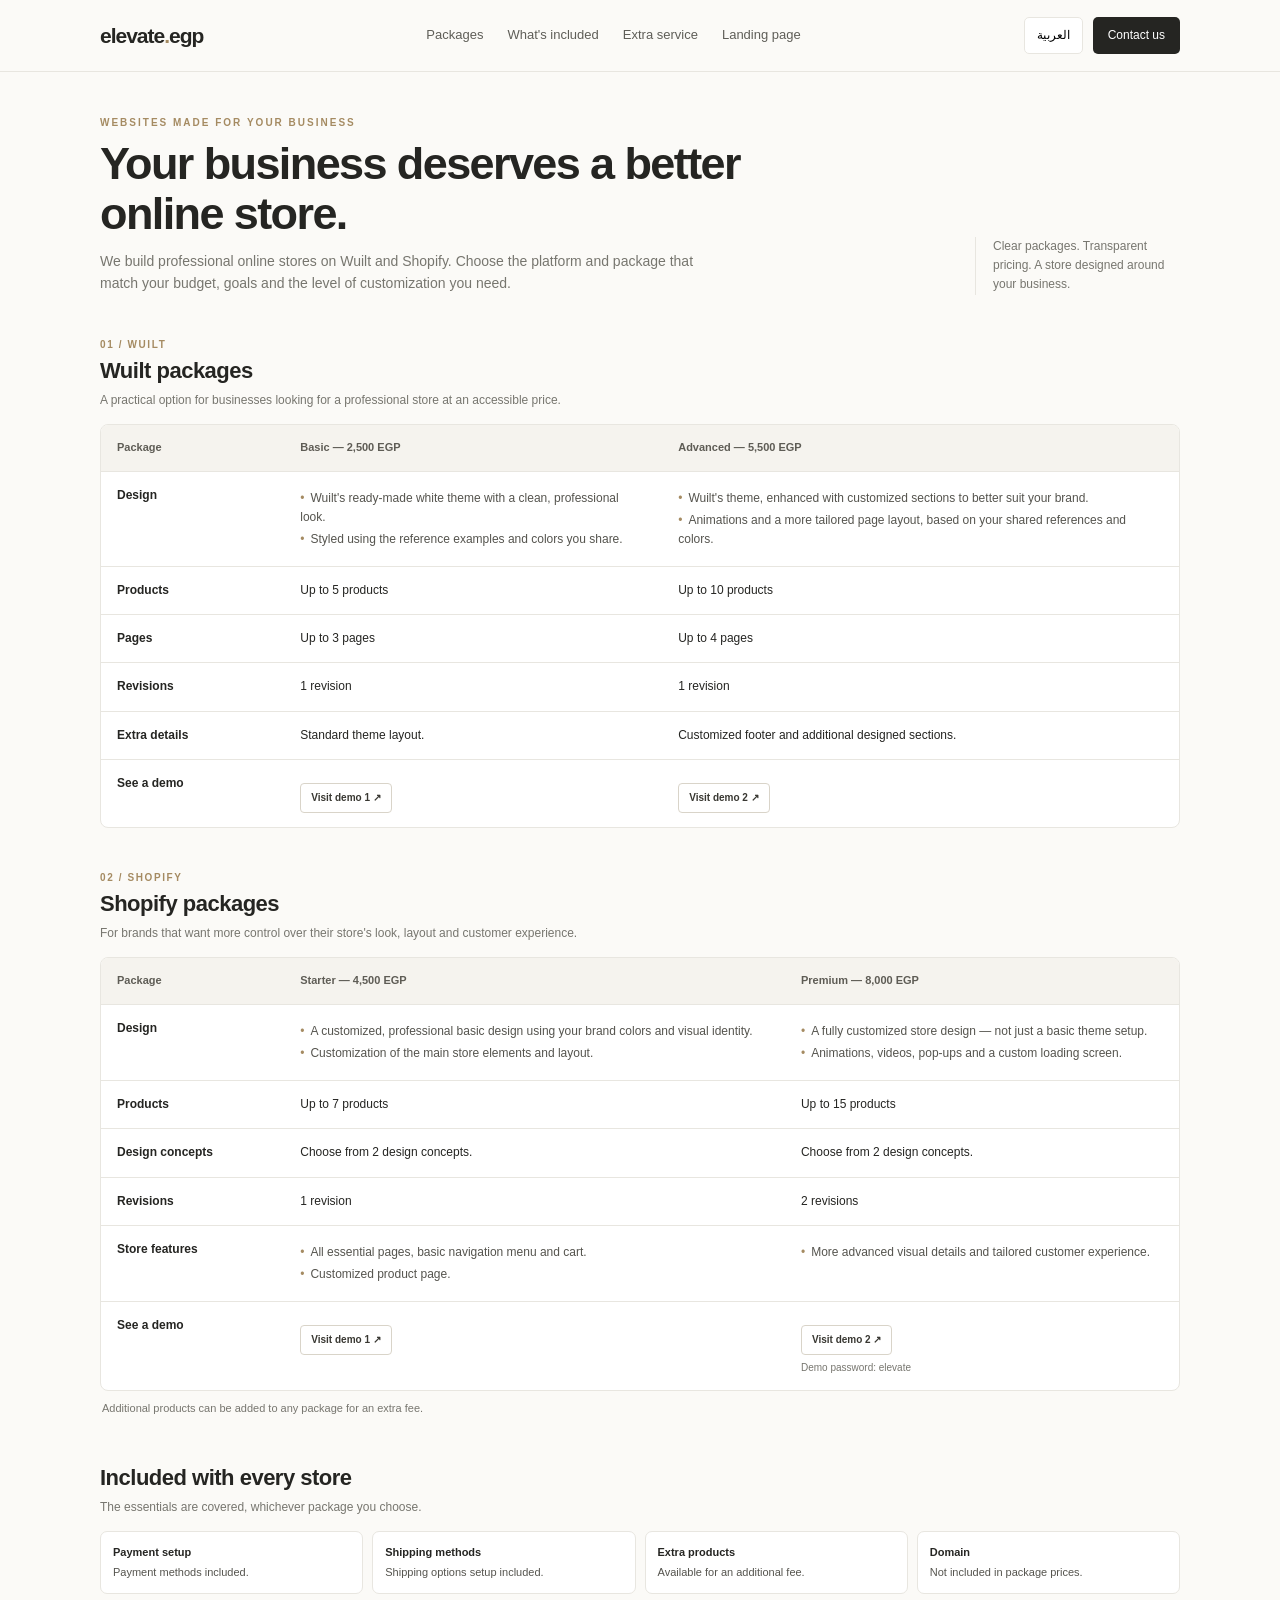
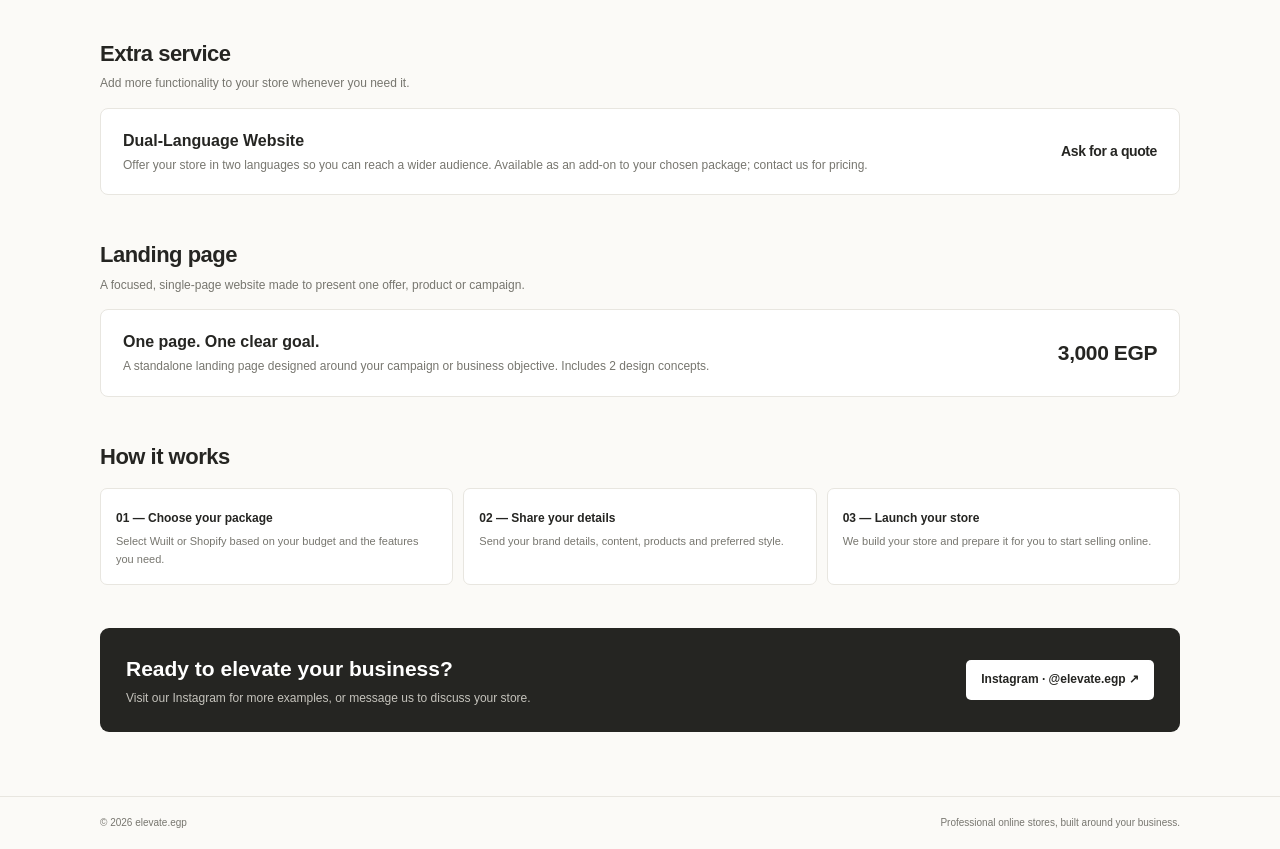
==== index.html @ 40d6906c "Update index.html" ====
<!DOCTYPE html>
<html lang="en">
<head>
<meta charset="UTF-8">
<meta name="viewport" content="width=device-width, initial-scale=1.0">
<meta name="description" content="Elevate.egp builds professional online stores on Wuilt and Shopify, tailored to your budget.">
<title>Elevate.egp — Online Store Design</title>
<style>
:root{--ink:#252522;--muted:#77766f;--line:#e8e6e0;--paper:#fbfaf7;--white:#fff;--accent:#a58b62;--soft:#f2efe8}
*{box-sizing:border-box}html{scroll-behavior:smooth}body{margin:0;background:var(--paper);color:var(--ink);font-family:Inter,Arial,sans-serif;line-height:1.6}
a{color:inherit}.wrap{width:min(1080px,calc(100% - 40px));margin:auto}
header{height:72px;border-bottom:1px solid var(--line);background:rgba(251,250,247,.96);display:flex;align-items:center;position:sticky;top:0;z-index:5;backdrop-filter:blur(10px)}
.nav{display:flex;align-items:center;justify-content:space-between;gap:18px}.logo{font-size:21px;font-weight:800;letter-spacing:-1px;text-decoration:none}.logo span{color:var(--accent)}
.navlinks{display:flex;gap:24px}.navlinks a{text-decoration:none;font-size:13px;color:#5f5e58}.navright{display:flex;align-items:center;gap:10px}
.lang{border:1px solid var(--line);background:white;padding:8px 12px;border-radius:5px;cursor:pointer;font:inherit;font-size:12px}.contact{background:var(--ink);color:white!important;text-decoration:none;padding:9px 15px;border-radius:5px;font-size:12px}
main{padding:43px 0 64px}.intro{display:flex;justify-content:space-between;align-items:end;gap:28px;margin-bottom:34px}
.eyebrow{font-size:10px;letter-spacing:2px;text-transform:uppercase;color:var(--accent);font-weight:800}.intro h1{font-size:clamp(31px,4.5vw,45px);line-height:1.12;letter-spacing:-1.6px;margin:8px 0 10px;max-width:650px}.intro p{margin:0;color:var(--muted);max-width:610px;font-size:14px}
.intro-side{max-width:205px;color:var(--muted);font-size:12px;border-left:1px solid var(--line);padding-left:17px}
.section{margin-top:42px}.section-head{display:flex;align-items:end;justify-content:space-between;gap:18px;margin-bottom:14px}.section h2{font-size:22px;letter-spacing:-.5px;margin:0}.section-sub{font-size:12px;color:var(--muted);margin:3px 0 0}.platform-label{font-size:10px;letter-spacing:1.6px;color:var(--accent);font-weight:800;text-transform:uppercase}
.table-wrap{overflow-x:auto;border:1px solid var(--line);border-radius:8px;background:white}.price-table{width:100%;border-collapse:collapse;min-width:700px}.price-table th,.price-table td{padding:14px 16px;text-align:left;border-bottom:1px solid var(--line);vertical-align:top;font-size:12px}.price-table th{background:#f5f3ee;font-size:11px;color:#5e5c55;font-weight:750}.price-table tr:last-child td{border-bottom:0}.price-table td:first-child{font-weight:700;width:17%;white-space:nowrap}
.price{font-size:18px;font-weight:800;letter-spacing:-.4px;display:block;margin-bottom:2px}.small{font-size:10px;color:var(--muted);font-weight:400}.feature{display:block;margin:3px 0;color:#55544e}.feature:before{content:"•";color:var(--accent);margin-right:6px}
.demo-link{display:inline-block;margin-top:9px;padding:6px 10px;border:1px solid #d9d4c9;border-radius:4px;text-decoration:none;font-size:10px;font-weight:700;color:#393832;background:#fff}.demo-link:hover{background:var(--soft)}
.note{font-size:11px;color:var(--muted);margin:9px 2px 0}.included{display:grid;grid-template-columns:repeat(4,1fr);gap:9px;margin-top:13px}.included div{border:1px solid var(--line);border-radius:7px;background:white;padding:12px;font-size:11px;color:#55544e}.included strong{display:block;color:var(--ink);font-size:11px;margin-bottom:2px}
.landing{display:flex;align-items:center;justify-content:space-between;gap:18px;border:1px solid var(--line);background:white;border-radius:8px;padding:19px 22px}.landing h3{margin:0 0 3px;font-size:16px}.landing p{margin:0;color:var(--muted);font-size:12px}.landing .price{font-size:21px;margin:0;white-space:nowrap}
.process{display:grid;grid-template-columns:repeat(3,1fr);gap:10px}.process article{padding:15px;border:1px solid var(--line);border-radius:7px;background:white}.process b{font-size:12px}.process p{font-size:11px;color:var(--muted);margin:4px 0 0}
.cta{margin-top:43px;background:var(--ink);color:white;border-radius:9px;padding:24px 26px;display:flex;justify-content:space-between;align-items:center;gap:18px}.cta h2{margin:0;font-size:21px}.cta p{margin:4px 0 0;color:#c5c3bc;font-size:12px}.cta a{background:white;color:var(--ink);padding:10px 15px;border-radius:5px;text-decoration:none;font-size:12px;font-weight:750;white-space:nowrap}
footer{border-top:1px solid var(--line);padding:18px 0;color:var(--muted);font-size:10px}.foot{display:flex;justify-content:space-between;gap:14px}
.ar{direction:rtl;text-align:right}.ar .intro-side{border-left:0;border-right:1px solid var(--line);padding-left:0;padding-right:17px}.ar .feature:before{margin-right:0;margin-left:6px}.ar .price-table th,.ar .price-table td{text-align:right}.ar .price-table td:first-child{white-space:normal}.ar .navlinks{direction:rtl}.ar .cta{direction:rtl}.ar .landing{direction:rtl}
@media(max-width:720px){.navlinks{display:none}.intro{display:block}.intro-side{margin-top:16px;max-width:none}.included{grid-template-columns:repeat(2,1fr)}.process{grid-template-columns:1fr}.cta{align-items:flex-start;flex-direction:column}.section-head{align-items:flex-start;flex-direction:column}.foot{flex-direction:column}.price-table th,.price-table td{padding:12px}.wrap{width:min(100% - 28px,1080px)}main{padding-top:32px}}
</style>
</head>
<body>
<header><div class="wrap nav">
<a class="logo" href="#">elevate<span>.</span>egp</a>
<nav class="navlinks"><a href="#packages" data-en="Packages" data-ar="الباقات">Packages</a><a href="#included" data-en="What's included" data-ar="الخدمات المشمولة">What's included</a><a href="#dual-language" data-en="Extra service" data-ar="خدمة إضافية">Extra service</a><a href="#landing" data-en="Landing page" data-ar="صفحة هبوط">Landing page</a></nav>
<div class="navright"><button class="lang" id="langBtn" type="button">العربية</button><a class="contact" href="https://www.instagram.com/elevate.egp/" target="_blank" rel="noopener" data-en="Contact us" data-ar="تواصل معنا">Contact us</a></div>
</div></header>
<main class="wrap" id="content">
<section class="intro">
<div><div class="eyebrow" data-en="Websites made for your business" data-ar="متاجر إلكترونية تناسب نشاطك التجاري">Websites made for your business</div>
<h1 data-en="Your business deserves a better online store." data-ar="مشروعك يستحق متجر إلكتروني يليق بيه.">Your business deserves a better online store.</h1>
<p data-en="We build professional online stores on Wuilt and Shopify. Choose the platform and package that match your budget, goals and the level of customization you need." data-ar="بنصمم وننفذ متاجر إلكترونية احترافية على ويلت وشوبيفاي. اختار المنصة والباقة المناسبة لميزانيتك وهدفك ومستوى التخصيص اللي محتاجه.">We build professional online stores on Wuilt and Shopify. Choose the platform and package that match your budget, goals and the level of customization you need.</p></div>
<div class="intro-side" data-en="Clear packages. Transparent pricing. A store designed around your business." data-ar="باقات واضحة وأسعار محددة ومتجر مصمم بما يناسب نشاطك التجاري.">Clear packages. Transparent pricing. A store designed around your business.</div>
</section>

<section class="section" id="packages">
<div class="section-head"><div><div class="platform-label">01 / WUILT</div><h2 data-en="Wuilt packages" data-ar="باقات ويلت">Wuilt packages</h2><p class="section-sub" data-en="A practical option for businesses looking for a professional store at an accessible price." data-ar="اختيار عملي للمشروعات اللي محتاجة متجر احترافي بتكلفة مناسبة.">A practical option for businesses looking for a professional store at an accessible price.</p></div></div>
<div class="table-wrap"><table class="price-table">
<thead><tr><th data-en="Package" data-ar="الباقة">Package</th><th data-en="Basic — 2,500 EGP" data-ar="Basic — ٢٬٥٠٠ جنيه">Basic — 2,500 EGP</th><th data-en="Advanced — 5,500 EGP" data-ar="Advanced — ٥٬٥٠٠ جنيه">Advanced — 5,500 EGP</th></tr></thead>
<tbody>
<tr><td data-en="Design" data-ar="التصميم">Design</td><td><span class="feature" data-en="Wuilt's ready-made white theme with a clean, professional look." data-ar="قالب ويلت الأبيض الجاهز بتنسيق بسيط واحترافي.">Wuilt's ready-made white theme with a clean, professional look.</span><span class="feature" data-en="Styled using the reference examples and colors you share." data-ar="يتم تنسيق المتجر بناءً على المراجع والألوان التي تشاركها معنا.">Styled using the reference examples and colors you share.</span></td><td><span class="feature" data-en="Wuilt's theme, enhanced with customized sections to better suit your brand." data-ar="قالب ويلت مع أقسام مخصصة لتناسب هوية البراند بشكل أفضل.">Wuilt's theme, enhanced with customized sections to better suit your brand.</span><span class="feature" data-en="Animations and a more tailored page layout, based on your shared references and colors." data-ar="إضافة حركات وتنسيق أكثر تخصيصًا بناءً على المراجع والألوان التي تشاركها معنا.">Animations and a more tailored page layout, based on your shared references and colors.</span></td></tr>
<tr><td data-en="Products" data-ar="المنتجات">Products</td><td data-en="Up to 5 products" data-ar="حتى ٥ منتجات">Up to 5 products</td><td data-en="Up to 10 products" data-ar="حتى ١٠ منتجات">Up to 10 products</td></tr>
<tr><td data-en="Pages" data-ar="الصفحات">Pages</td><td data-en="Up to 3 pages" data-ar="حتى ٣ صفحات">Up to 3 pages</td><td data-en="Up to 4 pages" data-ar="حتى ٤ صفحات">Up to 4 pages</td></tr>
<tr><td data-en="Revisions" data-ar="التعديلات">Revisions</td><td data-en="1 revision" data-ar="تعديل واحد">1 revision</td><td data-en="1 revision" data-ar="تعديل واحد">1 revision</td></tr>
<tr><td data-en="Extra details" data-ar="تفاصيل إضافية">Extra details</td><td data-en="Standard theme layout." data-ar="تنسيق القالب الأساسي.">Standard theme layout.</td><td data-en="Customized footer and additional designed sections." data-ar="فوتر مخصص وأقسام إضافية بتصميم مميز.">Customized footer and additional designed sections.</td></tr>
<tr><td data-en="See a demo" data-ar="شاهد نموذجًا">See a demo</td><td><a class="demo-link" href="https://cmubu12fe006s01i3gxyq15l7.wuiltstore.com/en" target="_blank" rel="noopener" data-en="Visit demo 1 ↗" data-ar="شاهد النموذج ١ ↗">Visit demo 1 ↗</a></td><td><a class="demo-link" href="https://telofillelevate.wuiltstore.com/en" target="_blank" rel="noopener" data-en="Visit demo 2 ↗" data-ar="شاهد النموذج ٢ ↗">Visit demo 2 ↗</a></td></tr>
</tbody></table></div>
</section>

<section class="section">
<div class="section-head"><div><div class="platform-label">02 / SHOPIFY</div><h2 data-en="Shopify packages" data-ar="باقات شوبيفاي">Shopify packages</h2><p class="section-sub" data-en="For brands that want more control over their store's look, layout and customer experience." data-ar="للعلامات التجارية اللي محتاجة تحكم أكبر في شكل المتجر وتفاصيله وتجربة العميل.">For brands that want more control over their store's look, layout and customer experience.</p></div></div>
<div class="table-wrap"><table class="price-table">
<thead><tr><th data-en="Package" data-ar="الباقة">Package</th><th data-en="Starter — 4,500 EGP" data-ar="Starter — ٤٬٥٠٠ جنيه">Starter — 4,500 EGP</th><th data-en="Premium — 8,000 EGP" data-ar="Premium — ٨٬٠٠٠ جنيه">Premium — 8,000 EGP</th></tr></thead>
<tbody>
<tr><td data-en="Design" data-ar="التصميم">Design</td><td><span class="feature" data-en="A customized, professional basic design using your brand colors and visual identity." data-ar="تصميم أساسي احترافي مخصص باستخدام ألوان وهوية البراند.">A customized, professional basic design using your brand colors and visual identity.</span><span class="feature" data-en="Customization of the main store elements and layout." data-ar="تخصيص العناصر الأساسية وتنسيق المتجر.">Customization of the main store elements and layout.</span></td><td><span class="feature" data-en="A fully customized store design — not just a basic theme setup." data-ar="تصميم مخصص بالكامل للمتجر، مش مجرد تعديل على قالب جاهز.">A fully customized store design — not just a basic theme setup.</span><span class="feature" data-en="Animations, videos, pop-ups and a custom loading screen." data-ar="حركات وفيديوهات ونوافذ منبثقة وشاشة تحميل مخصصة.">Animations, videos, pop-ups and a custom loading screen.</span></td></tr>
<tr><td data-en="Products" data-ar="المنتجات">Products</td><td data-en="Up to 7 products" data-ar="حتى ٧ منتجات">Up to 7 products</td><td data-en="Up to 15 products" data-ar="حتى ١٥ منتجًا">Up to 15 products</td></tr>
<tr><td data-en="Design concepts" data-ar="أفكار التصميم">Design concepts</td><td data-en="Choose from 2 design concepts." data-ar="اختار من بين فكرتين للتصميم.">Choose from 2 design concepts.</td><td data-en="Choose from 2 design concepts." data-ar="اختار من بين فكرتين للتصميم.">Choose from 2 design concepts.</td></tr>
<tr><td data-en="Revisions" data-ar="التعديلات">Revisions</td><td data-en="1 revision" data-ar="تعديل واحد">1 revision</td><td data-en="2 revisions" data-ar="تعديلان">2 revisions</td></tr>
<tr><td data-en="Store features" data-ar="خصائص المتجر">Store features</td><td><span class="feature" data-en="All essential pages, basic navigation menu and cart." data-ar="كل الصفحات الأساسية وقائمة تنقل وسلة مشتريات.">All essential pages, basic navigation menu and cart.</span><span class="feature" data-en="Customized product page." data-ar="تخصيص صفحة المنتج.">Customized product page.</span></td><td><span class="feature" data-en="More advanced visual details and tailored customer experience." data-ar="تفاصيل بصرية أكثر تقدمًا وتجربة عميل مصممة خصيصًا.">More advanced visual details and tailored customer experience.</span></td></tr>
<tr><td data-en="See a demo" data-ar="شاهد نموذجًا">See a demo</td><td><a class="demo-link" href="https://sejeeg.myshopify.com/" target="_blank" rel="noopener" data-en="Visit demo 1 ↗" data-ar="شاهد النموذج ١ ↗">Visit demo 1 ↗</a></td><td><a class="demo-link" href="https://summer-fridays-rbpsct7r.myshopify.com/" target="_blank" rel="noopener" data-en="Visit demo 2 ↗" data-ar="شاهد النموذج ٢ ↗">Visit demo 2 ↗</a><div class="small" style="margin-top:5px" data-en="Demo password: elevate" data-ar="كلمة مرور العرض: elevate">Demo password: elevate</div></td></tr>
</tbody></table></div>
<p class="note" data-en="Additional products can be added to any package for an extra fee." data-ar="يمكن إضافة منتجات إضافية لأي باقة مقابل رسوم إضافية.">Additional products can be added to any package for an extra fee.</p>
</section>

<section class="section" id="included">
<div class="section-head"><div><h2 data-en="Included with every store" data-ar="الخدمات المشمولة في كل متجر">Included with every store</h2><p class="section-sub" data-en="The essentials are covered, whichever package you choose." data-ar="الأساسيات متوفرة أيًا كانت الباقة اللي هتختارها.">The essentials are covered, whichever package you choose.</p></div></div>
<div class="included">
<div><strong data-en="Payment setup" data-ar="إعداد الدفع">Payment setup</strong><span data-en="Payment methods included." data-ar="إعداد وسائل الدفع.">Payment methods included.</span></div>
<div><strong data-en="Shipping methods" data-ar="طرق الشحن">Shipping methods</strong><span data-en="Shipping options setup included." data-ar="إعداد طرق وخيارات الشحن.">Shipping options setup included.</span></div>
<div><strong data-en="Extra products" data-ar="منتجات إضافية">Extra products</strong><span data-en="Available for an additional fee." data-ar="متاحة مقابل رسوم إضافية.">Available for an additional fee.</span></div>
<div><strong data-en="Domain" data-ar="الدومين">Domain</strong><span data-en="Not included in package prices." data-ar="غير مشمول في سعر الباقة.">Not included in package prices.</span></div>
</div>
</section>

<section class="section" id="dual-language">
<div class="section-head"><div><h2 data-en="Extra service" data-ar="خدمة إضافية">Extra service</h2><p class="section-sub" data-en="Add more functionality to your store whenever you need it." data-ar="ضيف خدمات وخصائص إضافية لمتجرك حسب احتياجك.">Add more functionality to your store whenever you need it.</p></div></div>
<div class="landing"><div><h3 data-en="Dual-Language Website" data-ar="متجر بلغتين">Dual-Language Website</h3><p data-en="Offer your store in two languages so you can reach a wider audience. Available as an add-on to your chosen package; contact us for pricing." data-ar="قدّم متجرك بلغتين علشان توصل لجمهور أكبر. الخدمة متاحة كإضافة على الباقة اللي تختارها؛ تواصل معنا لمعرفة السعر.">Offer your store in two languages so you can reach a wider audience. Available as an add-on to your chosen package; contact us for pricing.</p></div><span class="price" style="font-size:14px" data-en="Ask for a quote" data-ar="تواصل لمعرفة السعر">Ask for a quote</span></div>
</section>

<section class="section" id="landing">
<div class="section-head"><div><h2 data-en="Landing page" data-ar="صفحة هبوط">Landing page</h2><p class="section-sub" data-en="A focused, single-page website made to present one offer, product or campaign." data-ar="صفحة واحدة مركزة لعرض منتج أو خدمة أو عرض تسويقي بشكل واضح.">A focused, single-page website made to present one offer, product or campaign.</p></div></div>
<div class="landing"><div><h3 data-en="One page. One clear goal." data-ar="صفحة واحدة وهدف واضح.">One page. One clear goal.</h3><p data-en="A standalone landing page designed around your campaign or business objective. Includes 2 design concepts." data-ar="صفحة مستقلة مصممة بما يناسب حملتك الإعلانية أو هدف مشروعك، مع اختيار من بين فكرتين للتصميم.">A standalone landing page designed around your campaign or business objective. Includes 2 design concepts.</p></div><span class="price">3,000 EGP</span></div>
</section>

<section class="section">
<div class="section-head"><div><h2 data-en="How it works" data-ar="خطوات العمل">How it works</h2></div></div>
<div class="process">
<article><b data-en="01 — Choose your package" data-ar="١ — اختار الباقة">01 — Choose your package</b><p data-en="Select Wuilt or Shopify based on your budget and the features you need." data-ar="اختار ويلت أو شوبيفاي حسب ميزانيتك والخصائص اللي محتاجها.">Select Wuilt or Shopify based on your budget and the features you need.</p></article>
<article><b data-en="02 — Share your details" data-ar="٢ — ابعت تفاصيل مشروعك">02 — Share your details</b><p data-en="Send your brand details, content, products and preferred style." data-ar="ابعت تفاصيل البراند والمحتوى والمنتجات والستايل المفضل.">Send your brand details, content, products and preferred style.</p></article>
<article><b data-en="03 — Launch your store" data-ar="٣ — استلم متجرك">03 — Launch your store</b><p data-en="We build your store and prepare it for you to start selling online." data-ar="بننفذ المتجر ونجهزه علشان تبدأ البيع أونلاين.">We build your store and prepare it for you to start selling online.</p></article>
</div>
</section>

<section class="cta"><div><h2 data-en="Ready to elevate your business?" data-ar="جاهز تطور مشروعك؟">Ready to elevate your business?</h2><p data-en="Visit our Instagram for more examples, or message us to discuss your store." data-ar="زور إنستجرام علشان تشوف نماذج أكتر أو ابعتلنا رسالة ونتكلم عن متجرك.">Visit our Instagram for more examples, or message us to discuss your store.</p></div><a href="https://www.instagram.com/elevate.egp/" target="_blank" rel="noopener" data-en="Instagram · @elevate.egp ↗" data-ar="إنستجرام · @elevate.egp ↗">Instagram · @elevate.egp ↗</a></section>
</main>
<footer><div class="wrap foot"><span>© 2026 elevate.egp</span><span data-en="Professional online stores, built around your business." data-ar="متاجر إلكترونية احترافية مصممة لنشاطك التجاري.">Professional online stores, built around your business.</span></div></footer>
<script>
const btn=document.getElementById('langBtn');
let current='en';
btn.addEventListener('click',()=>{
 current=current==='en'?'ar':'en';
 document.documentElement.lang=current;
 document.getElementById('content').classList.toggle('ar',current==='ar');
 document.querySelectorAll('[data-en]').forEach(el=>{el.textContent=el.dataset[current]});
 btn.textContent=current==='en'?'العربية':'English';
});
</script>
</body></html>
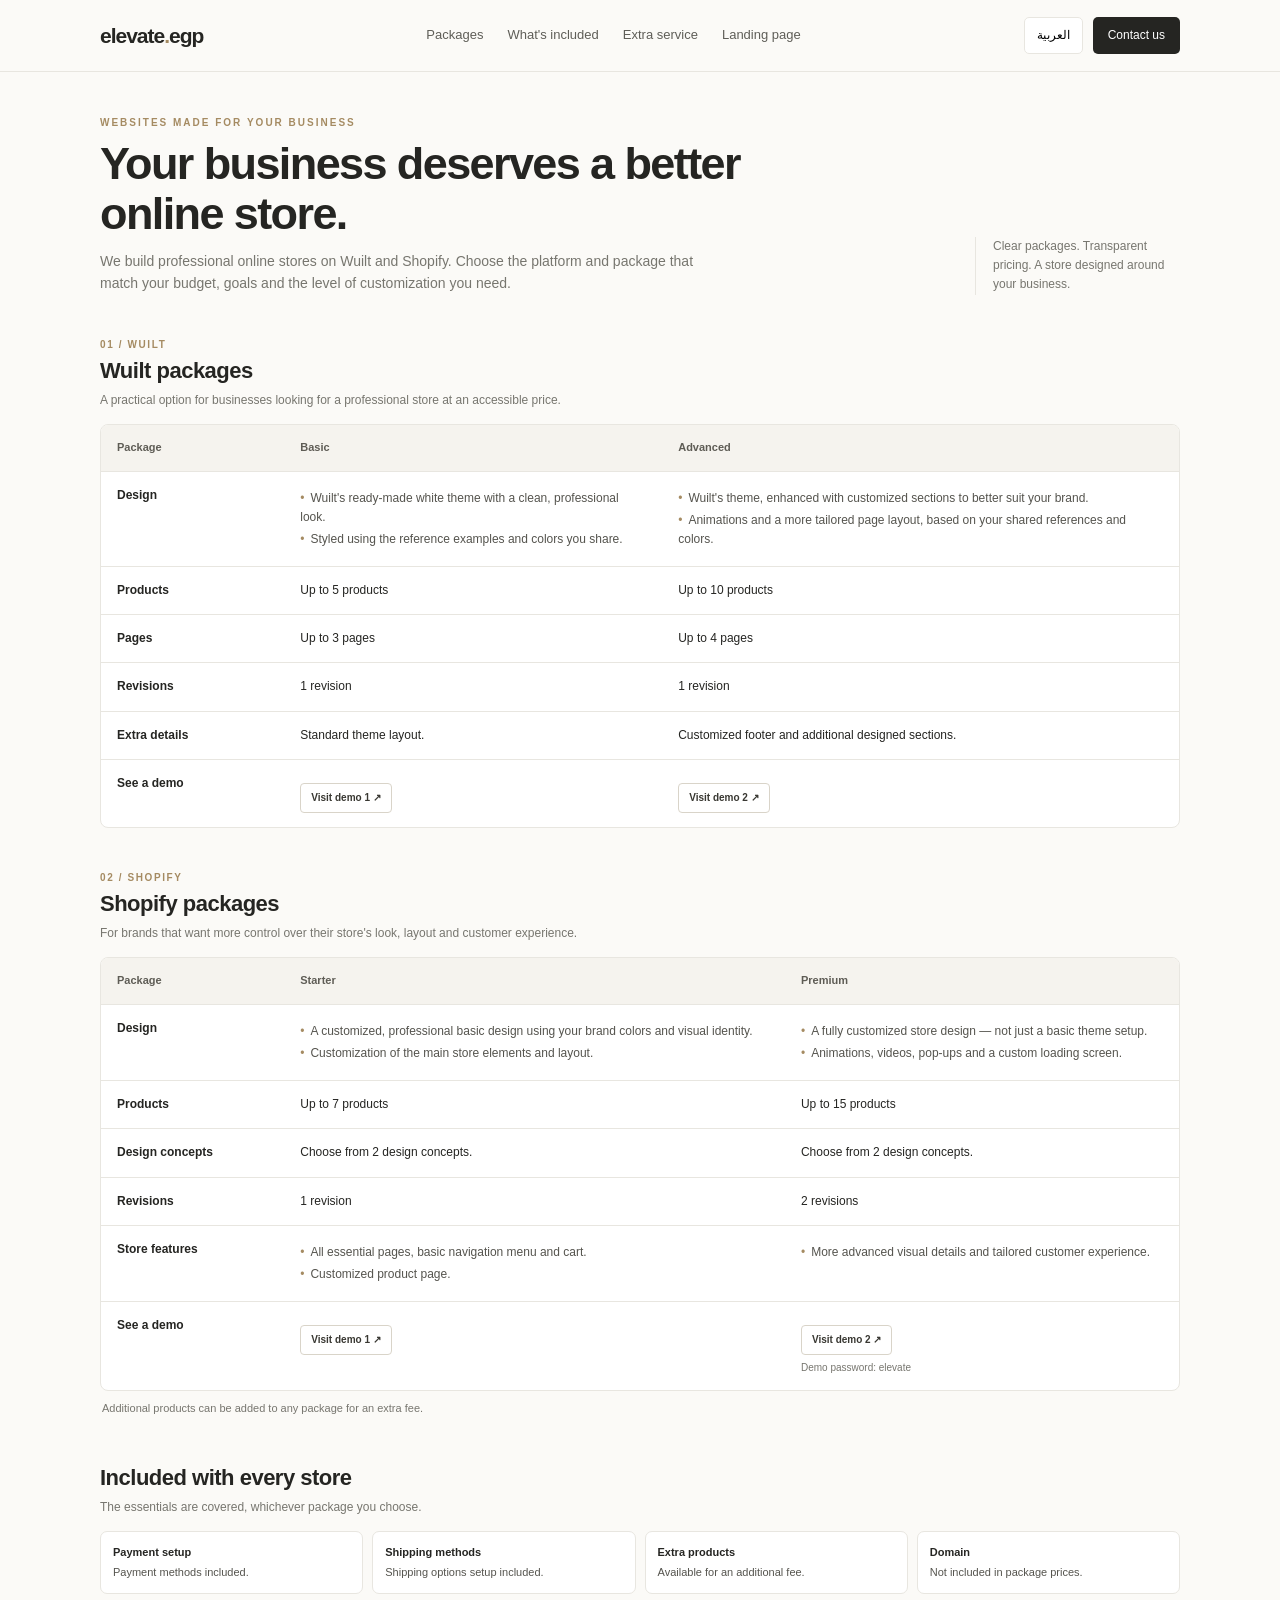
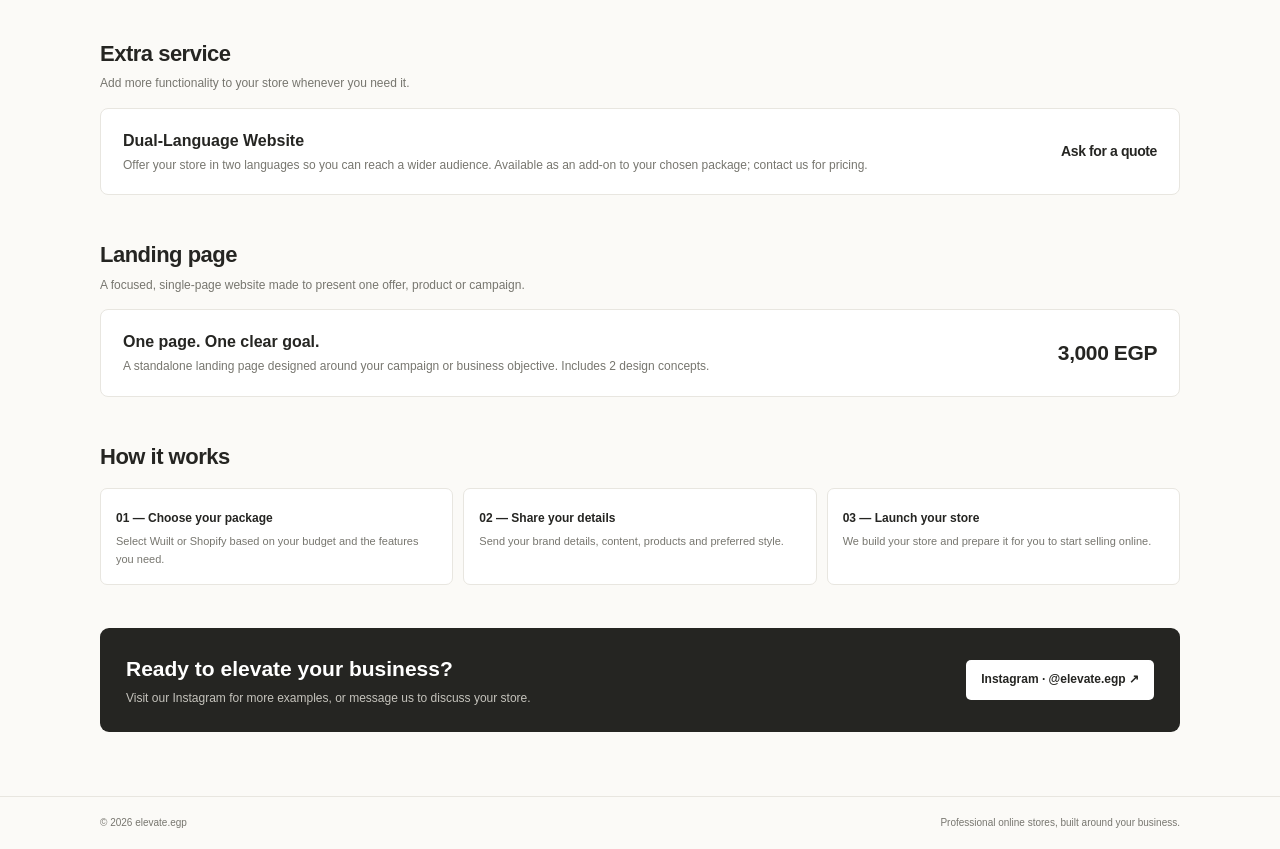
==== commit 12a26940: "Update index.html" ====
--- a/index.html
+++ b/index.html
@@ -26,7 +26,64 @@
 .cta{margin-top:43px;background:var(--ink);color:white;border-radius:9px;padding:24px 26px;display:flex;justify-content:space-between;align-items:center;gap:18px}.cta h2{margin:0;font-size:21px}.cta p{margin:4px 0 0;color:#c5c3bc;font-size:12px}.cta a{background:white;color:var(--ink);padding:10px 15px;border-radius:5px;text-decoration:none;font-size:12px;font-weight:750;white-space:nowrap}
 footer{border-top:1px solid var(--line);padding:18px 0;color:var(--muted);font-size:10px}.foot{display:flex;justify-content:space-between;gap:14px}
 .ar{direction:rtl;text-align:right}.ar .intro-side{border-left:0;border-right:1px solid var(--line);padding-left:0;padding-right:17px}.ar .feature:before{margin-right:0;margin-left:6px}.ar .price-table th,.ar .price-table td{text-align:right}.ar .price-table td:first-child{white-space:normal}.ar .navlinks{direction:rtl}.ar .cta{direction:rtl}.ar .landing{direction:rtl}
-@media(max-width:720px){.navlinks{display:none}.intro{display:block}.intro-side{margin-top:16px;max-width:none}.included{grid-template-columns:repeat(2,1fr)}.process{grid-template-columns:1fr}.cta{align-items:flex-start;flex-direction:column}.section-head{align-items:flex-start;flex-direction:column}.foot{flex-direction:column}.price-table th,.price-table td{padding:12px}.wrap{width:min(100% - 28px,1080px)}main{padding-top:32px}}
+@media(max-width:720px){
+  .wrap{width:calc(100% - 30px)}
+  header{height:auto;min-height:64px;padding:10px 0}
+  .nav{gap:8px;flex-wrap:wrap}
+  .logo{font-size:19px}
+  .navright{gap:7px}
+  .lang,.contact{padding:8px 10px;font-size:11px}
+  .navlinks{display:none}
+  main{padding:28px 0 42px}
+  .intro{display:block;margin-bottom:28px}
+  .intro h1{font-size:clamp(29px,8vw,38px);letter-spacing:-1.1px}
+  .intro p{font-size:13px}
+  .intro-side{margin-top:15px;max-width:none;padding:0 0 0 12px;font-size:11px}
+  .section{margin-top:32px}
+  .section h2{font-size:20px}
+  .section-sub{font-size:11px}
+  .section-head{align-items:flex-start;flex-direction:column;gap:8px}
+  .table-wrap{overflow:visible;border:0;background:transparent}
+  .price-table{display:block;width:100%;min-width:0;border-collapse:separate;border-spacing:0}
+  .price-table thead{display:none}
+  .price-table tbody{display:grid;gap:12px}
+  .price-table tr{display:grid;grid-template-columns:1fr 1fr;background:#fff;border:1px solid var(--line);border-radius:8px;overflow:hidden}
+  .price-table td{display:block;min-width:0;padding:11px 10px;font-size:11px;overflow-wrap:anywhere;border-bottom:1px solid var(--line)}
+  .price-table td:first-child{grid-column:1/-1;width:auto;white-space:normal;background:#f5f3ee;font-size:10px;letter-spacing:.3px;color:#5e5c55;padding:8px 10px}
+  .price-table td:nth-child(2),.price-table td:nth-child(3){padding-top:29px;position:relative}
+  .price-table td:nth-child(2)::before,.price-table td:nth-child(3)::before{position:absolute;top:8px;left:10px;font-size:10px;font-weight:800;color:var(--accent)}
+  #packages .price-table td:nth-child(2)::before{content:"BASIC"}
+  #packages .price-table td:nth-child(3)::before{content:"ADVANCED"}
+  #shopify .price-table td:nth-child(2)::before{content:"STARTER"}
+  #shopify .price-table td:nth-child(3)::before{content:"PREMIUM"}
+  .price-table td:nth-child(2){border-right:1px solid var(--line)}
+  .ar .price-table td:nth-child(2){border-right:0;border-left:1px solid var(--line)}
+  .ar .price-table td:nth-child(2)::before,.ar .price-table td:nth-child(3)::before{left:auto;right:10px}
+  .price-table tr:last-child td{border-bottom:0}
+  .feature{line-height:1.45;margin:3px 0}
+  .demo-link{font-size:10px;padding:7px 8px}
+  .note{font-size:10px;line-height:1.5}
+  .included{grid-template-columns:1fr 1fr;gap:8px}
+  .included div{padding:10px;font-size:10px;line-height:1.45}
+  .included strong{font-size:10px}
+  .landing{align-items:flex-start;flex-direction:column;padding:15px;gap:10px}
+  .landing p{font-size:11px}
+  .landing .price{font-size:18px}
+  .process{grid-template-columns:1fr;gap:8px}
+  .process article{padding:13px}
+  .cta{align-items:flex-start;flex-direction:column;padding:20px 17px;margin-top:32px}
+  .cta h2{font-size:19px}
+  .cta a{white-space:normal;text-align:center;max-width:100%}
+  .foot{flex-direction:column;gap:5px}
+}
+@media(max-width:380px){
+  .wrap{width:calc(100% - 24px)}
+  .logo{font-size:17px}
+  .lang,.contact{font-size:10px;padding:7px 8px}
+  .price-table td{padding:10px 8px;font-size:10px}
+  .price-table td:nth-child(2)::before,.price-table td:nth-child(3)::before{left:8px}
+  .ar .price-table td:nth-child(2)::before,.ar .price-table td:nth-child(3)::before{right:8px}
+}
 </style>
 </head>
 <body>
@@ -46,7 +103,7 @@
 <section class="section" id="packages">
 <div class="section-head"><div><div class="platform-label">01 / WUILT</div><h2 data-en="Wuilt packages" data-ar="باقات ويلت">Wuilt packages</h2><p class="section-sub" data-en="A practical option for businesses looking for a professional store at an accessible price." data-ar="اختيار عملي للمشروعات اللي محتاجة متجر احترافي بتكلفة مناسبة.">A practical option for businesses looking for a professional store at an accessible price.</p></div></div>
 <div class="table-wrap"><table class="price-table">
-<thead><tr><th data-en="Package" data-ar="الباقة">Package</th><th data-en="Basic — 2,500 EGP" data-ar="Basic — ٢٬٥٠٠ جنيه">Basic — 2,500 EGP</th><th data-en="Advanced — 5,500 EGP" data-ar="Advanced — ٥٬٥٠٠ جنيه">Advanced — 5,500 EGP</th></tr></thead>
+<thead><tr><th data-en="Package" data-ar="الباقة">Package</th><th data-en="Basic" data-ar="Basic">Basic</th><th data-en="Advanced" data-ar="Advanced">Advanced</th></tr></thead>
 <tbody>
 <tr><td data-en="Design" data-ar="التصميم">Design</td><td><span class="feature" data-en="Wuilt's ready-made white theme with a clean, professional look." data-ar="قالب ويلت الأبيض الجاهز بتنسيق بسيط واحترافي.">Wuilt's ready-made white theme with a clean, professional look.</span><span class="feature" data-en="Styled using the reference examples and colors you share." data-ar="يتم تنسيق المتجر بناءً على المراجع والألوان التي تشاركها معنا.">Styled using the reference examples and colors you share.</span></td><td><span class="feature" data-en="Wuilt's theme, enhanced with customized sections to better suit your brand." data-ar="قالب ويلت مع أقسام مخصصة لتناسب هوية البراند بشكل أفضل.">Wuilt's theme, enhanced with customized sections to better suit your brand.</span><span class="feature" data-en="Animations and a more tailored page layout, based on your shared references and colors." data-ar="إضافة حركات وتنسيق أكثر تخصيصًا بناءً على المراجع والألوان التي تشاركها معنا.">Animations and a more tailored page layout, based on your shared references and colors.</span></td></tr>
 <tr><td data-en="Products" data-ar="المنتجات">Products</td><td data-en="Up to 5 products" data-ar="حتى ٥ منتجات">Up to 5 products</td><td data-en="Up to 10 products" data-ar="حتى ١٠ منتجات">Up to 10 products</td></tr>
@@ -57,10 +114,10 @@
 </tbody></table></div>
 </section>
 
-<section class="section">
+<section class="section" id="shopify">
 <div class="section-head"><div><div class="platform-label">02 / SHOPIFY</div><h2 data-en="Shopify packages" data-ar="باقات شوبيفاي">Shopify packages</h2><p class="section-sub" data-en="For brands that want more control over their store's look, layout and customer experience." data-ar="للعلامات التجارية اللي محتاجة تحكم أكبر في شكل المتجر وتفاصيله وتجربة العميل.">For brands that want more control over their store's look, layout and customer experience.</p></div></div>
 <div class="table-wrap"><table class="price-table">
-<thead><tr><th data-en="Package" data-ar="الباقة">Package</th><th data-en="Starter — 4,500 EGP" data-ar="Starter — ٤٬٥٠٠ جنيه">Starter — 4,500 EGP</th><th data-en="Premium — 8,000 EGP" data-ar="Premium — ٨٬٠٠٠ جنيه">Premium — 8,000 EGP</th></tr></thead>
+<thead><tr><th data-en="Package" data-ar="الباقة">Package</th><th data-en="Starter" data-ar="Starter">Starter</th><th data-en="Premium" data-ar="Premium">Premium</th></tr></thead>
 <tbody>
 <tr><td data-en="Design" data-ar="التصميم">Design</td><td><span class="feature" data-en="A customized, professional basic design using your brand colors and visual identity." data-ar="تصميم أساسي احترافي مخصص باستخدام ألوان وهوية البراند.">A customized, professional basic design using your brand colors and visual identity.</span><span class="feature" data-en="Customization of the main store elements and layout." data-ar="تخصيص العناصر الأساسية وتنسيق المتجر.">Customization of the main store elements and layout.</span></td><td><span class="feature" data-en="A fully customized store design — not just a basic theme setup." data-ar="تصميم مخصص بالكامل للمتجر، مش مجرد تعديل على قالب جاهز.">A fully customized store design — not just a basic theme setup.</span><span class="feature" data-en="Animations, videos, pop-ups and a custom loading screen." data-ar="حركات وفيديوهات ونوافذ منبثقة وشاشة تحميل مخصصة.">Animations, videos, pop-ups and a custom loading screen.</span></td></tr>
 <tr><td data-en="Products" data-ar="المنتجات">Products</td><td data-en="Up to 7 products" data-ar="حتى ٧ منتجات">Up to 7 products</td><td data-en="Up to 15 products" data-ar="حتى ١٥ منتجًا">Up to 15 products</td></tr>
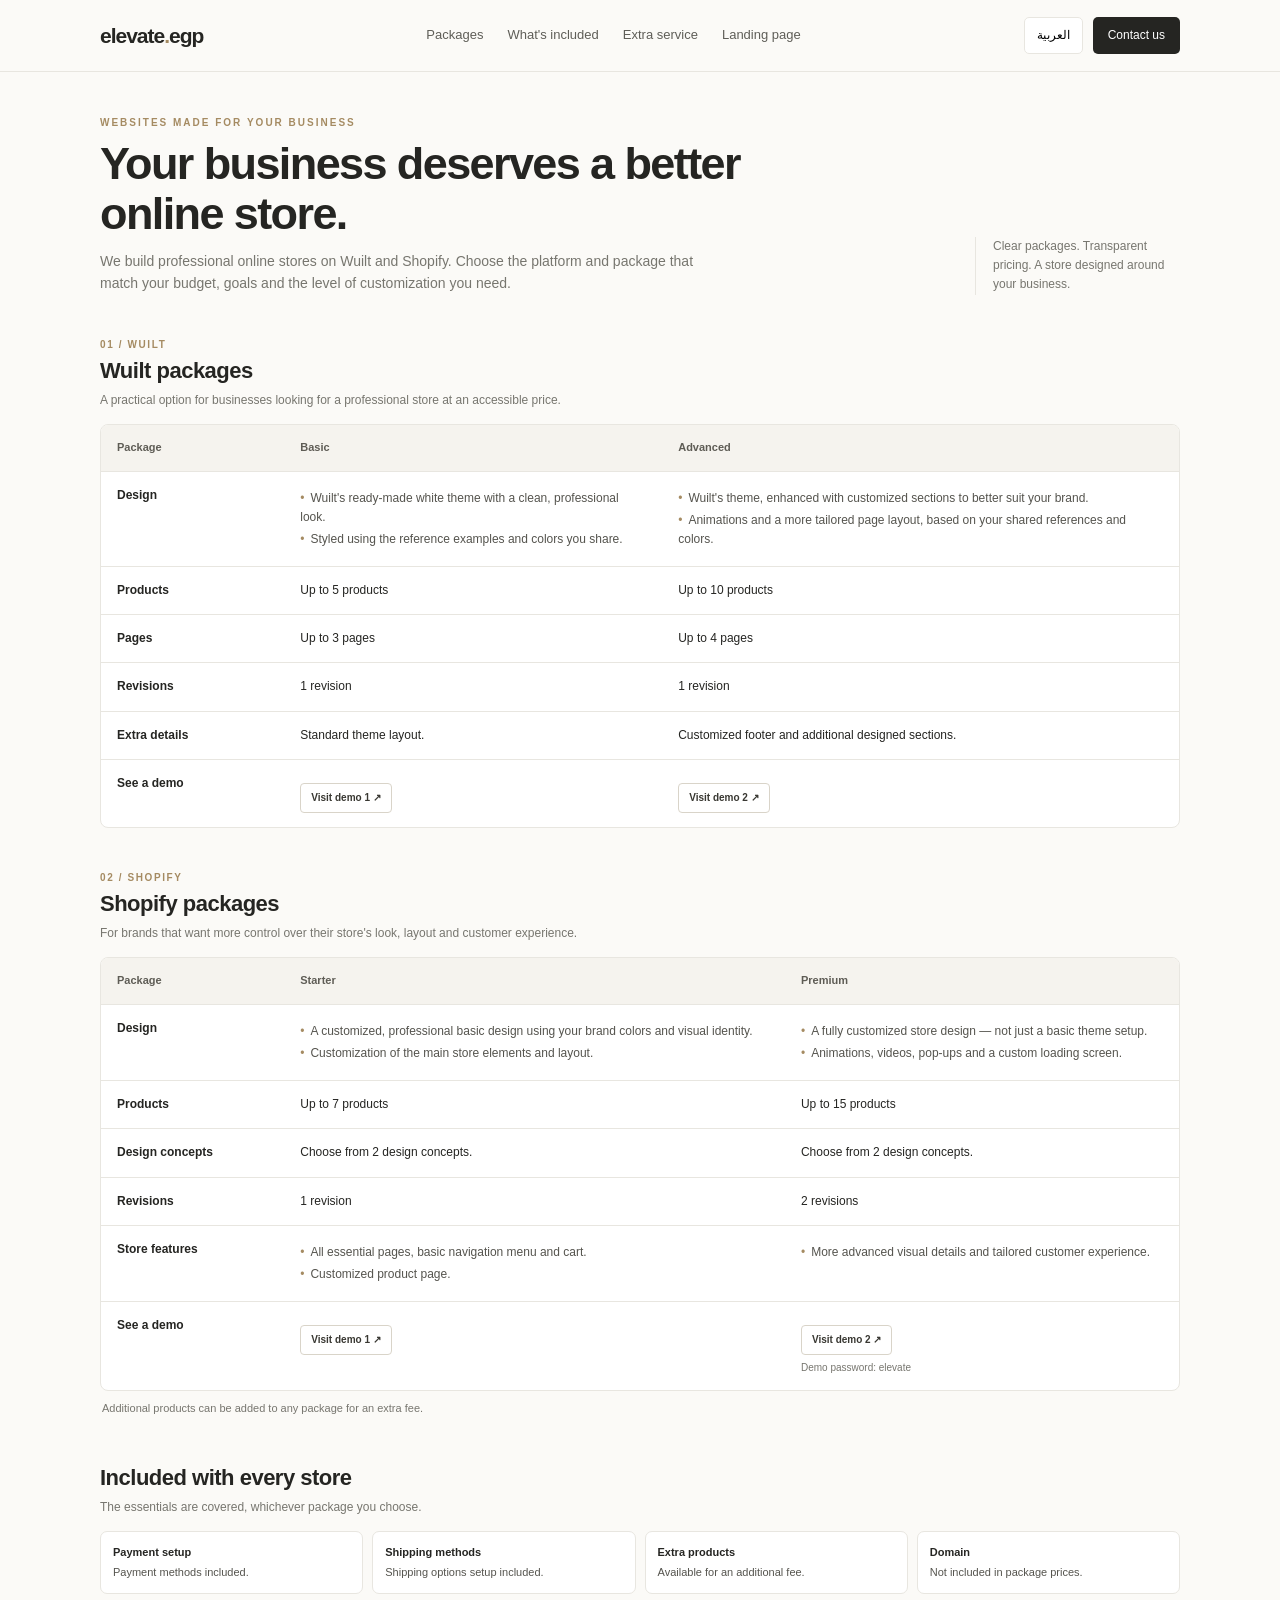
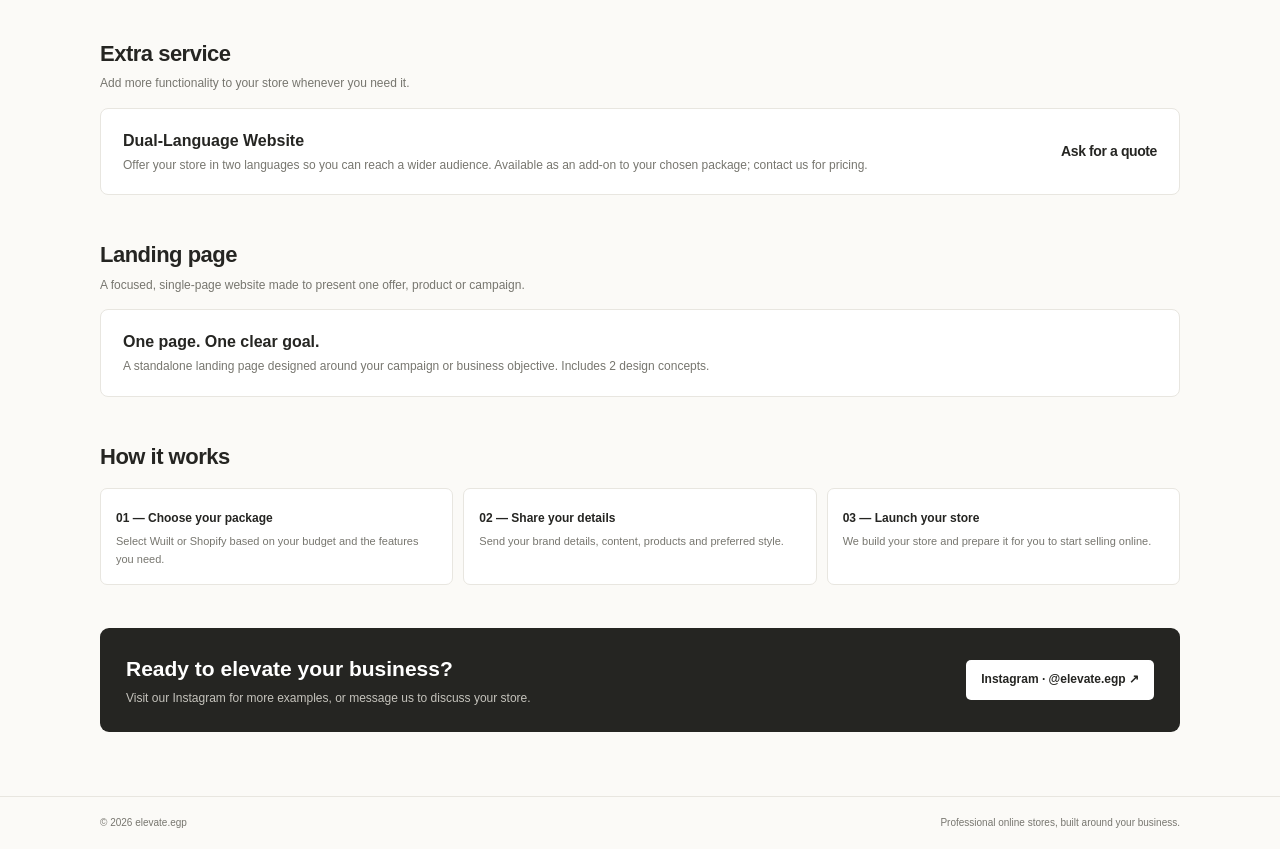
==== commit fbb4b16a: "Add landing section with service details and pricing Added a new landing section with details about " ====
--- a/index.html
+++ b/index.html
@@ -146,7 +146,7 @@
 
 <section class="section" id="landing">
 <div class="section-head"><div><h2 data-en="Landing page" data-ar="صفحة هبوط">Landing page</h2><p class="section-sub" data-en="A focused, single-page website made to present one offer, product or campaign." data-ar="صفحة واحدة مركزة لعرض منتج أو خدمة أو عرض تسويقي بشكل واضح.">A focused, single-page website made to present one offer, product or campaign.</p></div></div>
-<div class="landing"><div><h3 data-en="One page. One clear goal." data-ar="صفحة واحدة وهدف واضح.">One page. One clear goal.</h3><p data-en="A standalone landing page designed around your campaign or business objective. Includes 2 design concepts." data-ar="صفحة مستقلة مصممة بما يناسب حملتك الإعلانية أو هدف مشروعك، مع اختيار من بين فكرتين للتصميم.">A standalone landing page designed around your campaign or business objective. Includes 2 design concepts.</p></div><span class="price">3,000 EGP</span></div>
+<div class="landing"><div><h3 data-en="One page. One clear goal." data-ar="صفحة واحدة وهدف واضح.">One page. One clear goal.</h3><p data-en="A standalone landing page designed around your campaign or business objective. Includes 2 design concepts." data-ar="صفحة مستقلة مصممة بما يناسب حملتك الإعلانية أو هدف مشروعك، مع اختيار من بين فكرتين للتصميم.">A standalone landing page designed around your campaign or business objective. Includes 2 design concepts.</p>
 </section>
 
 <section class="section">
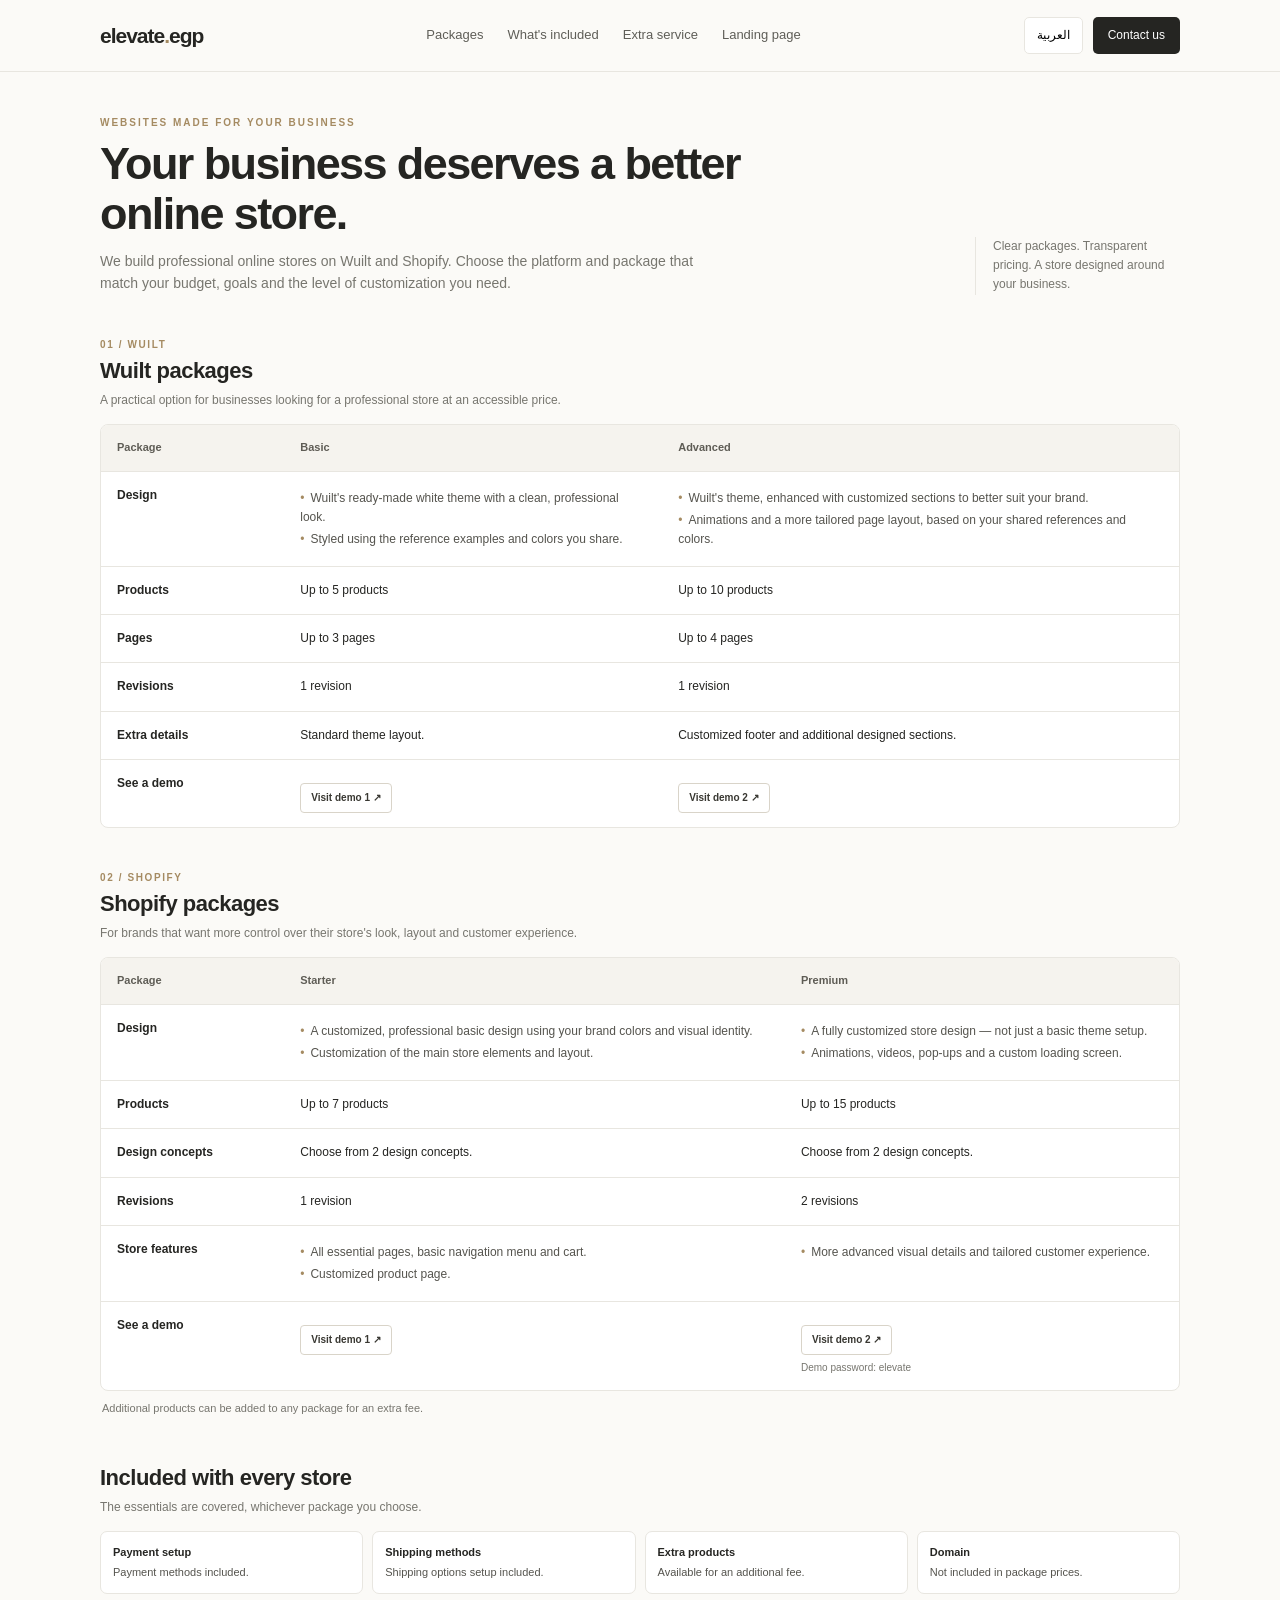
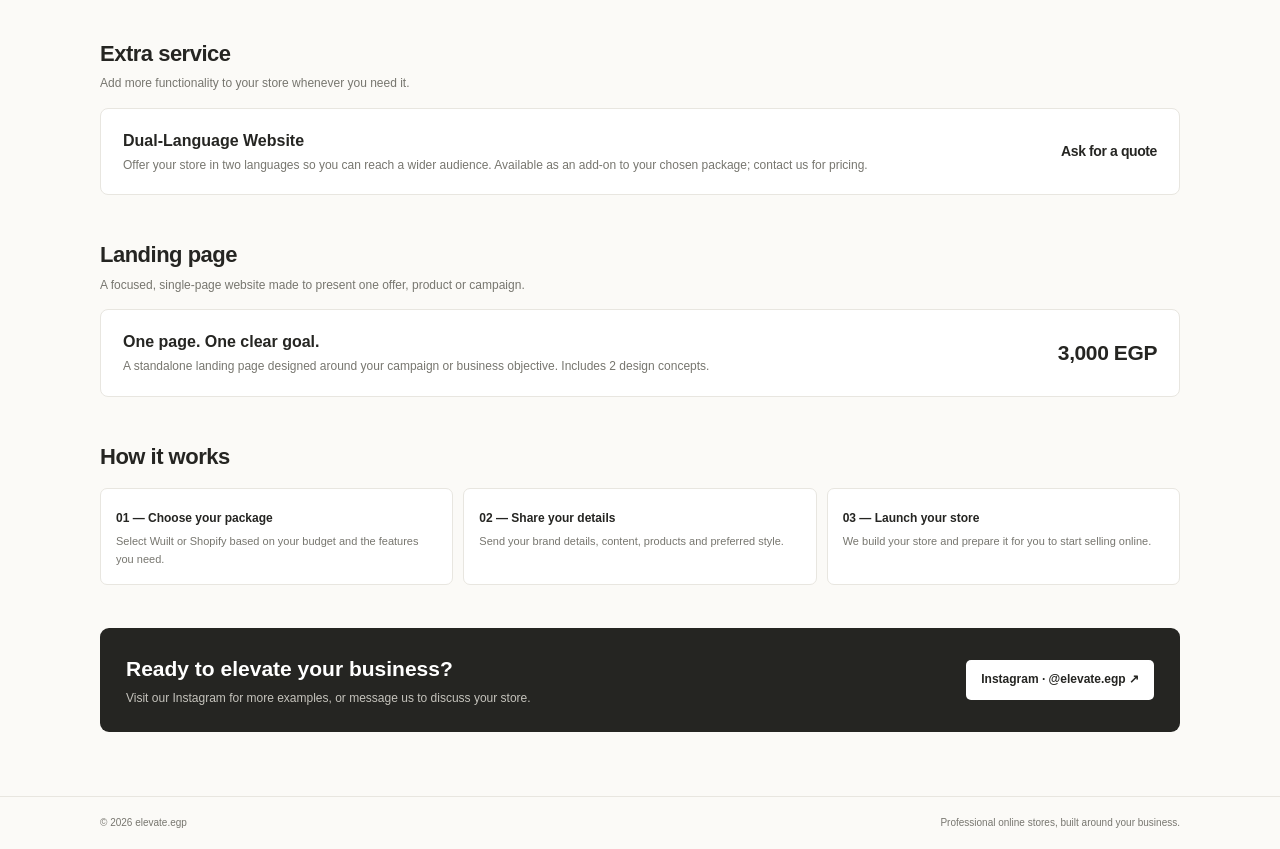
==== commit 0d7e5ce0: "Update index.html" ====
--- a/index.html
+++ b/index.html
@@ -46,19 +46,21 @@
   .table-wrap{overflow:visible;border:0;background:transparent}
   .price-table{display:block;width:100%;min-width:0;border-collapse:separate;border-spacing:0}
   .price-table thead{display:none}
-  .price-table tbody{display:grid;gap:12px}
-  .price-table tr{display:grid;grid-template-columns:1fr 1fr;background:#fff;border:1px solid var(--line);border-radius:8px;overflow:hidden}
-  .price-table td{display:block;min-width:0;padding:11px 10px;font-size:11px;overflow-wrap:anywhere;border-bottom:1px solid var(--line)}
-  .price-table td:first-child{grid-column:1/-1;width:auto;white-space:normal;background:#f5f3ee;font-size:10px;letter-spacing:.3px;color:#5e5c55;padding:8px 10px}
-  .price-table td:nth-child(2),.price-table td:nth-child(3){padding-top:29px;position:relative}
-  .price-table td:nth-child(2)::before,.price-table td:nth-child(3)::before{position:absolute;top:8px;left:10px;font-size:10px;font-weight:800;color:var(--accent)}
-  #packages .price-table td:nth-child(2)::before{content:"BASIC"}
-  #packages .price-table td:nth-child(3)::before{content:"ADVANCED"}
-  #shopify .price-table td:nth-child(2)::before{content:"STARTER"}
-  #shopify .price-table td:nth-child(3)::before{content:"PREMIUM"}
-  .price-table td:nth-child(2){border-right:1px solid var(--line)}
-  .ar .price-table td:nth-child(2){border-right:0;border-left:1px solid var(--line)}
-  .ar .price-table td:nth-child(2)::before,.ar .price-table td:nth-child(3)::before{left:auto;right:10px}
+  .price-table tbody{display:grid;gap:10px}
+  .price-table tr{display:block;background:#fff;border:1px solid var(--line);border-radius:9px;overflow:hidden}
+  .price-table td{display:block;min-width:0;padding:10px 12px;font-size:12px;line-height:1.5;overflow-wrap:anywhere;border-bottom:1px solid #efeee9}
+  .price-table td:first-child{width:auto;white-space:normal;background:#f5f3ee;font-size:11px;letter-spacing:.2px;color:#5e5c55;font-weight:800;padding:9px 12px}
+  .price-table td:nth-child(2),.price-table td:nth-child(3){padding-top:9px}
+  .price-table td:nth-child(2)::before,.price-table td:nth-child(3)::before{display:block;margin-bottom:5px;font-size:9px;letter-spacing:1px;font-weight:800;color:var(--accent)}
+  #packages .price-table td:nth-child(2)::before{content:"BASIC PACKAGE"}
+  #packages .price-table td:nth-child(3)::before{content:"ADVANCED PACKAGE"}
+  #shopify .price-table td:nth-child(2)::before{content:"STARTER PACKAGE"}
+  #shopify .price-table td:nth-child(3)::before{content:"PREMIUM PACKAGE"}
+  .ar #packages .price-table td:nth-child(2)::before{content:"الباقة الأساسية"}
+  .ar #packages .price-table td:nth-child(3)::before{content:"الباقة المتقدمة"}
+  .ar #shopify .price-table td:nth-child(2)::before{content:"باقة ستارتر"}
+  .ar #shopify .price-table td:nth-child(3)::before{content:"باقة بريميوم"}
+  .price-table td:last-child{border-bottom:0}
   .price-table tr:last-child td{border-bottom:0}
   .feature{line-height:1.45;margin:3px 0}
   .demo-link{font-size:10px;padding:7px 8px}
@@ -81,8 +83,7 @@
   .logo{font-size:17px}
   .lang,.contact{font-size:10px;padding:7px 8px}
   .price-table td{padding:10px 8px;font-size:10px}
-  .price-table td:nth-child(2)::before,.price-table td:nth-child(3)::before{left:8px}
-  .ar .price-table td:nth-child(2)::before,.ar .price-table td:nth-child(3)::before{right:8px}
+  .price-table td{padding:9px 10px;font-size:11px}
 }
 </style>
 </head>
@@ -146,7 +147,7 @@
 
 <section class="section" id="landing">
 <div class="section-head"><div><h2 data-en="Landing page" data-ar="صفحة هبوط">Landing page</h2><p class="section-sub" data-en="A focused, single-page website made to present one offer, product or campaign." data-ar="صفحة واحدة مركزة لعرض منتج أو خدمة أو عرض تسويقي بشكل واضح.">A focused, single-page website made to present one offer, product or campaign.</p></div></div>
-<div class="landing"><div><h3 data-en="One page. One clear goal." data-ar="صفحة واحدة وهدف واضح.">One page. One clear goal.</h3><p data-en="A standalone landing page designed around your campaign or business objective. Includes 2 design concepts." data-ar="صفحة مستقلة مصممة بما يناسب حملتك الإعلانية أو هدف مشروعك، مع اختيار من بين فكرتين للتصميم.">A standalone landing page designed around your campaign or business objective. Includes 2 design concepts.</p>
+<div class="landing"><div><h3 data-en="One page. One clear goal." data-ar="صفحة واحدة وهدف واضح.">One page. One clear goal.</h3><p data-en="A standalone landing page designed around your campaign or business objective. Includes 2 design concepts." data-ar="صفحة مستقلة مصممة بما يناسب حملتك الإعلانية أو هدف مشروعك، مع اختيار من بين فكرتين للتصميم.">A standalone landing page designed around your campaign or business objective. Includes 2 design concepts.</p></div><span class="price">3,000 EGP</span></div>
 </section>
 
 <section class="section">
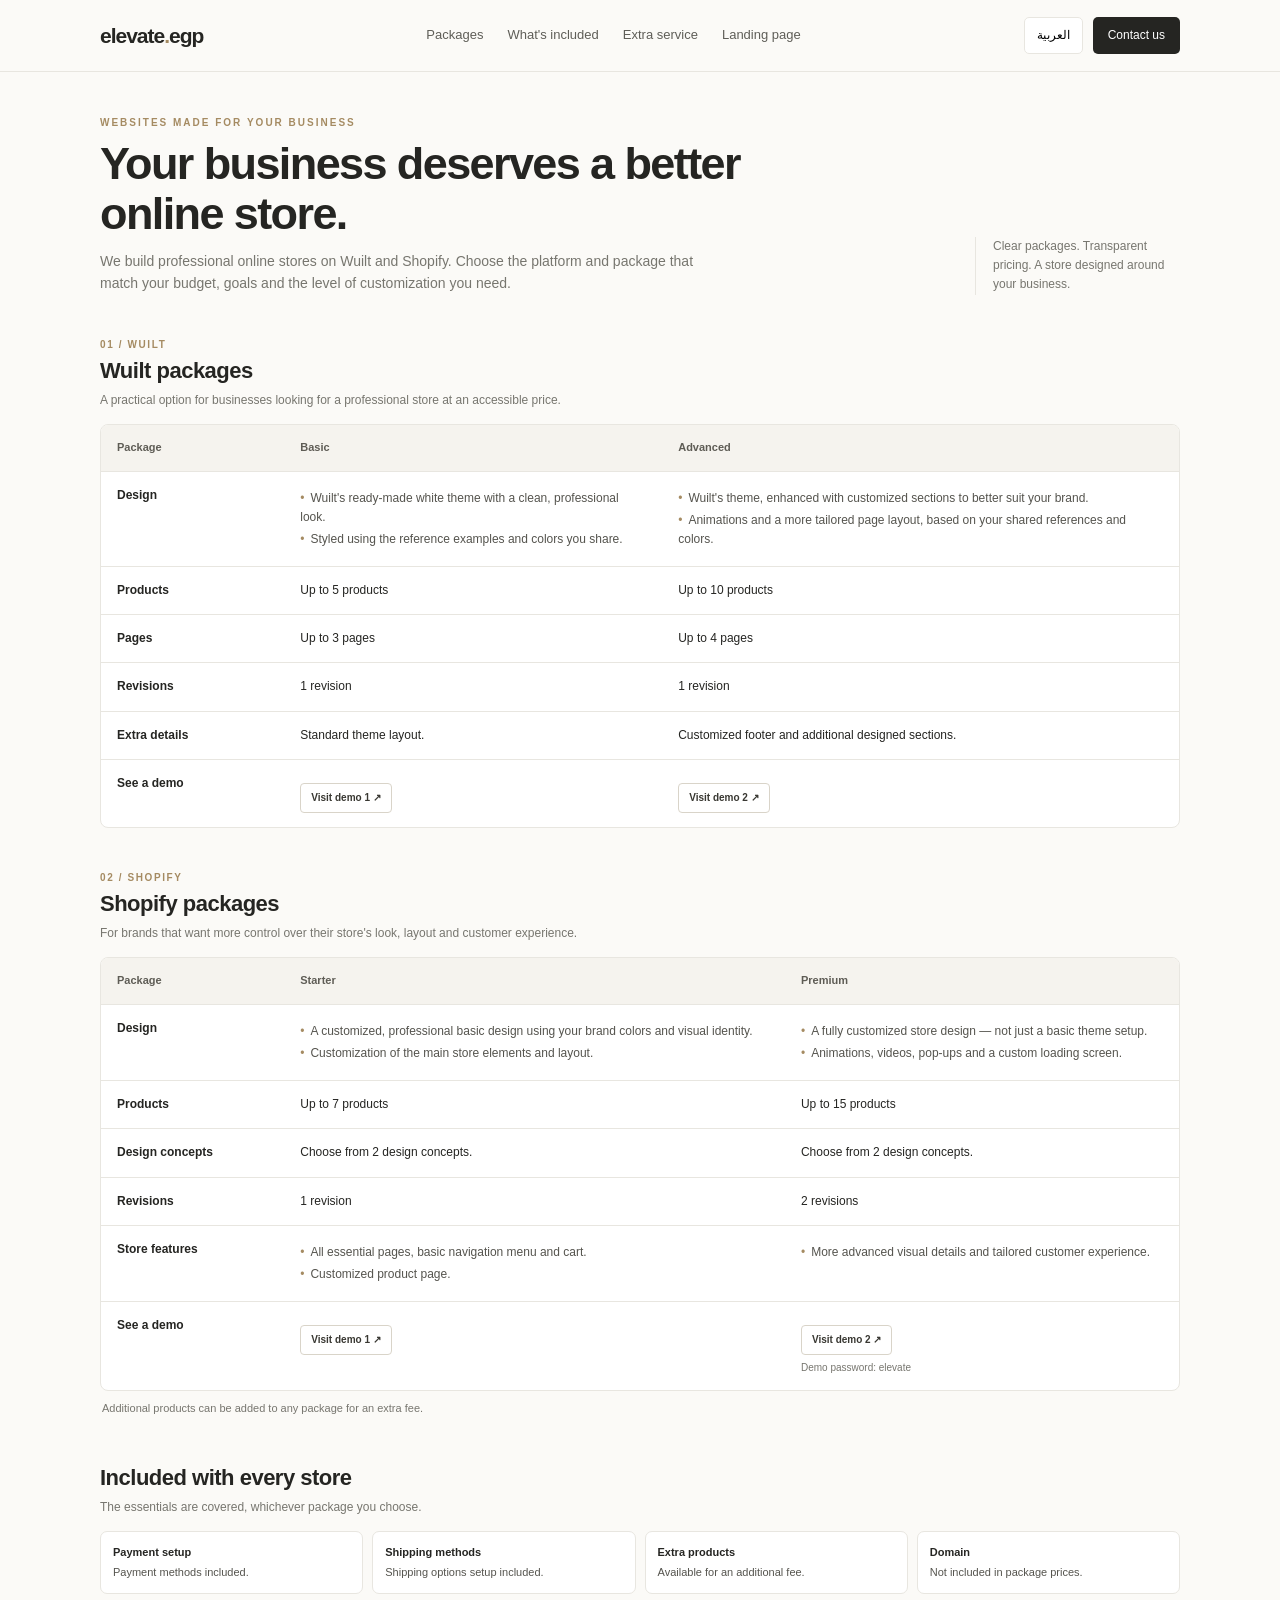
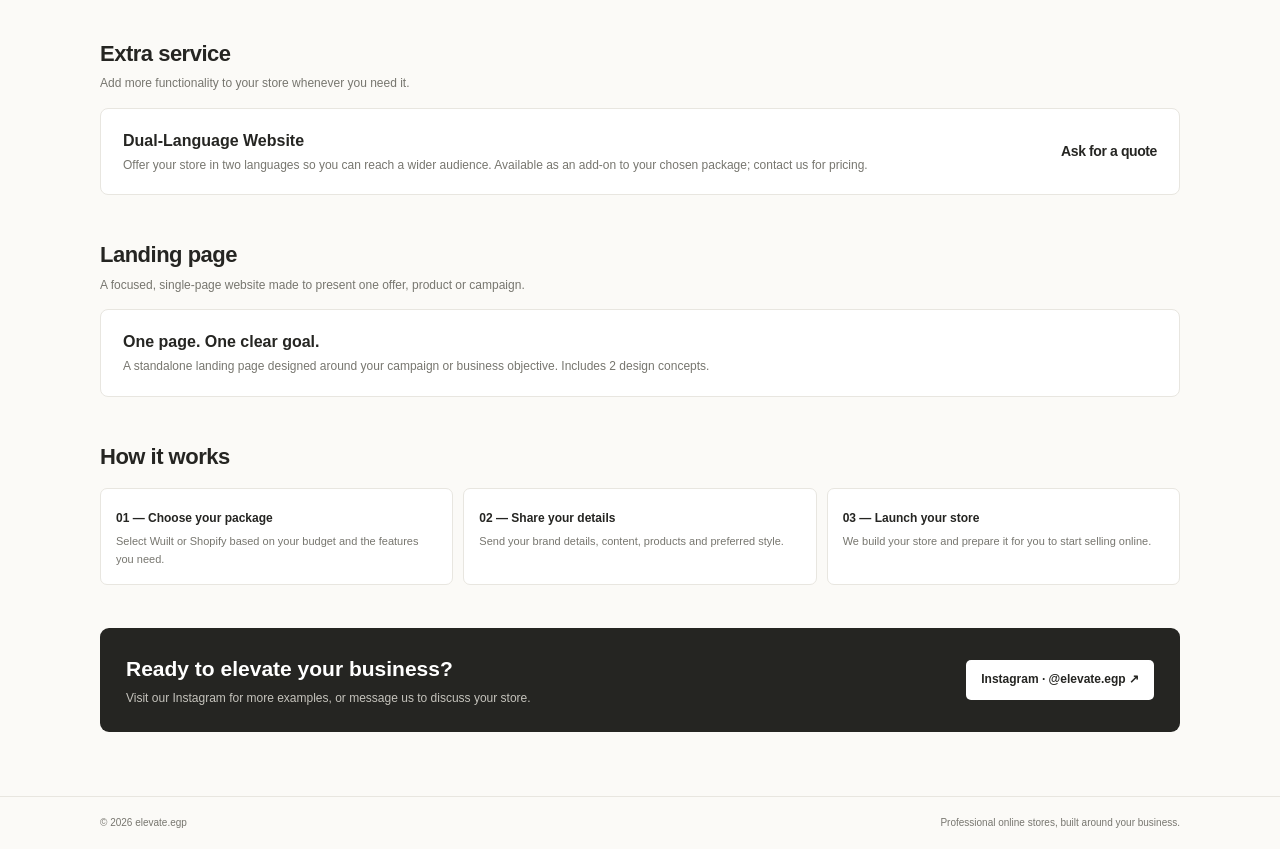
==== commit 7026548e: "Update index.html" ====
--- a/index.html
+++ b/index.html
@@ -42,25 +42,21 @@
   .section{margin-top:32px}
   .section h2{font-size:20px}
   .section-sub{font-size:11px}
+  .table-wrap:after{content:"Swipe horizontally to compare →";display:block;padding:7px 10px;color:var(--muted);font-size:10px;border-top:1px solid var(--line);white-space:nowrap}
+  .ar .table-wrap:after{content:"اسحب أفقيًا للمقارنة ←";text-align:right}
   .section-head{align-items:flex-start;flex-direction:column;gap:8px}
-  .table-wrap{overflow:visible;border:0;background:transparent}
-  .price-table{display:block;width:100%;min-width:0;border-collapse:separate;border-spacing:0}
-  .price-table thead{display:none}
-  .price-table tbody{display:grid;gap:10px}
-  .price-table tr{display:block;background:#fff;border:1px solid var(--line);border-radius:9px;overflow:hidden}
-  .price-table td{display:block;min-width:0;padding:10px 12px;font-size:12px;line-height:1.5;overflow-wrap:anywhere;border-bottom:1px solid #efeee9}
-  .price-table td:first-child{width:auto;white-space:normal;background:#f5f3ee;font-size:11px;letter-spacing:.2px;color:#5e5c55;font-weight:800;padding:9px 12px}
-  .price-table td:nth-child(2),.price-table td:nth-child(3){padding-top:9px}
-  .price-table td:nth-child(2)::before,.price-table td:nth-child(3)::before{display:block;margin-bottom:5px;font-size:9px;letter-spacing:1px;font-weight:800;color:var(--accent)}
-  #packages .price-table td:nth-child(2)::before{content:"BASIC PACKAGE"}
-  #packages .price-table td:nth-child(3)::before{content:"ADVANCED PACKAGE"}
-  #shopify .price-table td:nth-child(2)::before{content:"STARTER PACKAGE"}
-  #shopify .price-table td:nth-child(3)::before{content:"PREMIUM PACKAGE"}
-  .ar #packages .price-table td:nth-child(2)::before{content:"الباقة الأساسية"}
-  .ar #packages .price-table td:nth-child(3)::before{content:"الباقة المتقدمة"}
-  .ar #shopify .price-table td:nth-child(2)::before{content:"باقة ستارتر"}
-  .ar #shopify .price-table td:nth-child(3)::before{content:"باقة بريميوم"}
-  .price-table td:last-child{border-bottom:0}
+  /* Keep the same conventional comparison table on mobile; allow horizontal swipe when needed. */
+  .table-wrap{display:block;overflow-x:auto;overflow-y:hidden;border:1px solid var(--line);border-radius:8px;background:#fff;-webkit-overflow-scrolling:touch;overscroll-behavior-x:contain}
+  .price-table{display:table;width:100%;min-width:640px;border-collapse:collapse;table-layout:fixed}
+  .price-table thead{display:table-header-group}
+  .price-table tbody{display:table-row-group}
+  .price-table tr{display:table-row;background:#fff}
+  .price-table th,.price-table td{display:table-cell;padding:10px 11px;font-size:10.5px;overflow-wrap:break-word;vertical-align:top}
+  .price-table th:first-child,.price-table td:first-child{width:22%;white-space:normal}
+  .price-table td:nth-child(2),.price-table td:nth-child(3){padding-top:10px;position:static}
+  .price-table td:nth-child(2)::before,.price-table td:nth-child(3)::before{content:none!important}
+  .price-table td:nth-child(2){border-right:0}
+  .ar .price-table td:nth-child(2){border-left:0}
   .price-table tr:last-child td{border-bottom:0}
   .feature{line-height:1.45;margin:3px 0}
   .demo-link{font-size:10px;padding:7px 8px}
@@ -83,7 +79,6 @@
   .logo{font-size:17px}
   .lang,.contact{font-size:10px;padding:7px 8px}
   .price-table td{padding:10px 8px;font-size:10px}
-  .price-table td{padding:9px 10px;font-size:11px}
 }
 </style>
 </head>
@@ -147,7 +142,7 @@
 
 <section class="section" id="landing">
 <div class="section-head"><div><h2 data-en="Landing page" data-ar="صفحة هبوط">Landing page</h2><p class="section-sub" data-en="A focused, single-page website made to present one offer, product or campaign." data-ar="صفحة واحدة مركزة لعرض منتج أو خدمة أو عرض تسويقي بشكل واضح.">A focused, single-page website made to present one offer, product or campaign.</p></div></div>
-<div class="landing"><div><h3 data-en="One page. One clear goal." data-ar="صفحة واحدة وهدف واضح.">One page. One clear goal.</h3><p data-en="A standalone landing page designed around your campaign or business objective. Includes 2 design concepts." data-ar="صفحة مستقلة مصممة بما يناسب حملتك الإعلانية أو هدف مشروعك، مع اختيار من بين فكرتين للتصميم.">A standalone landing page designed around your campaign or business objective. Includes 2 design concepts.</p></div><span class="price">3,000 EGP</span></div>
+<div class="landing"><div><h3 data-en="One page. One clear goal." data-ar="صفحة واحدة وهدف واضح.">One page. One clear goal.</h3><p data-en="A standalone landing page designed around your campaign or business objective. Includes 2 design concepts." data-ar="صفحة مستقلة مصممة بما يناسب حملتك الإعلانية أو هدف مشروعك، مع اختيار من بين فكرتين للتصميم.">A standalone landing page designed around your campaign or business objective. Includes 2 design concepts.</p>
 </section>
 
 <section class="section">
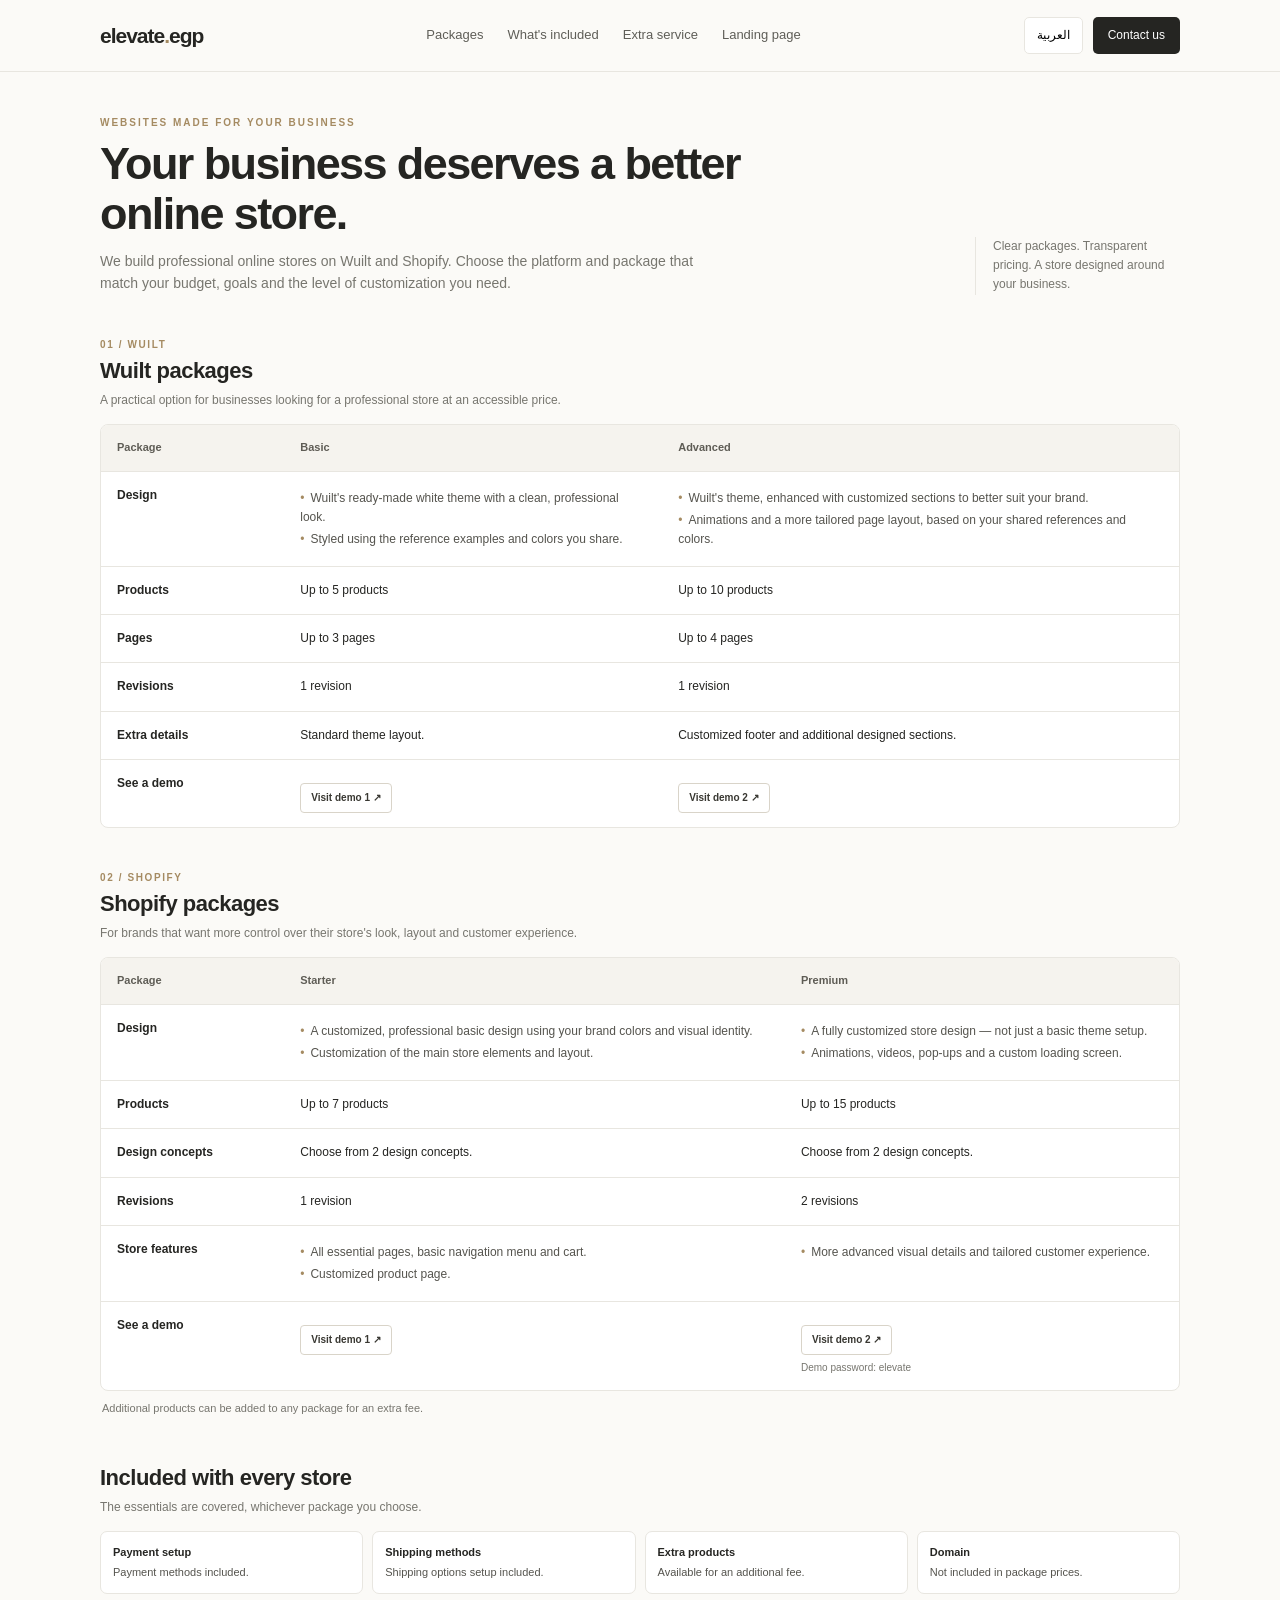
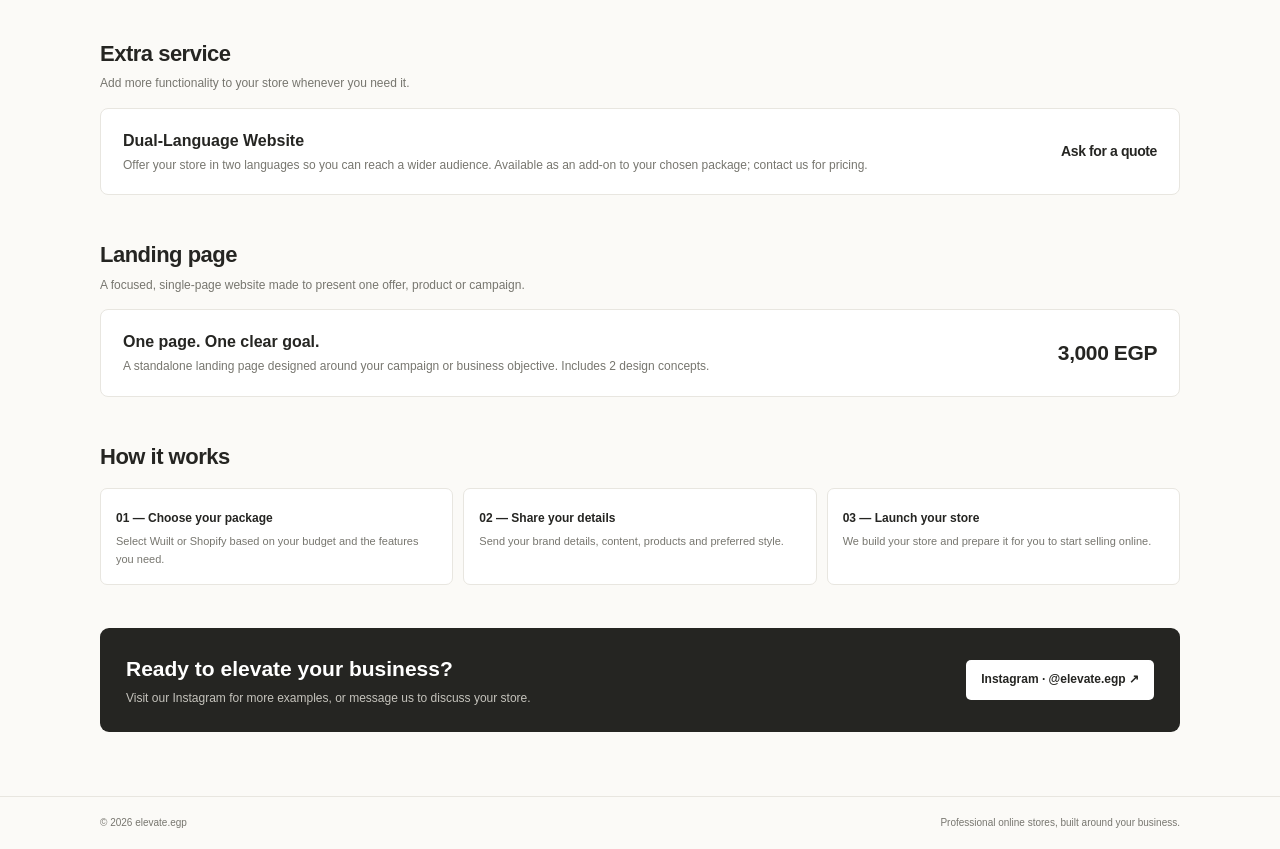
==== commit 00ea4909: "Update index.html" ====
--- a/index.html
+++ b/index.html
@@ -42,17 +42,16 @@
   .section{margin-top:32px}
   .section h2{font-size:20px}
   .section-sub{font-size:11px}
-  .table-wrap:after{content:"Swipe horizontally to compare →";display:block;padding:7px 10px;color:var(--muted);font-size:10px;border-top:1px solid var(--line);white-space:nowrap}
-  .ar .table-wrap:after{content:"اسحب أفقيًا للمقارنة ←";text-align:right}
   .section-head{align-items:flex-start;flex-direction:column;gap:8px}
-  /* Keep the same conventional comparison table on mobile; allow horizontal swipe when needed. */
-  .table-wrap{display:block;overflow-x:auto;overflow-y:hidden;border:1px solid var(--line);border-radius:8px;background:#fff;-webkit-overflow-scrolling:touch;overscroll-behavior-x:contain}
-  .price-table{display:table;width:100%;min-width:640px;border-collapse:collapse;table-layout:fixed}
+  /* Keep the complete conventional comparison table visible on mobile without horizontal scrolling. */
+  .table-wrap{display:block;width:100%;overflow:visible;border:1px solid var(--line);border-radius:8px;background:#fff}
+  .price-table{display:table;width:100%;min-width:0;border-collapse:collapse;table-layout:fixed}
   .price-table thead{display:table-header-group}
   .price-table tbody{display:table-row-group}
   .price-table tr{display:table-row;background:#fff}
-  .price-table th,.price-table td{display:table-cell;padding:10px 11px;font-size:10.5px;overflow-wrap:break-word;vertical-align:top}
-  .price-table th:first-child,.price-table td:first-child{width:22%;white-space:normal}
+  .price-table th,.price-table td{display:table-cell;padding:9px 8px;font-size:10px;line-height:1.4;overflow-wrap:anywhere;word-break:normal;vertical-align:top}
+  .price-table th:first-child,.price-table td:first-child{width:20%;white-space:normal}
+  .price-table th:nth-child(2),.price-table td:nth-child(2),.price-table th:nth-child(3),.price-table td:nth-child(3){width:40%}
   .price-table td:nth-child(2),.price-table td:nth-child(3){padding-top:10px;position:static}
   .price-table td:nth-child(2)::before,.price-table td:nth-child(3)::before{content:none!important}
   .price-table td:nth-child(2){border-right:0}
@@ -78,7 +77,9 @@
   .wrap{width:calc(100% - 24px)}
   .logo{font-size:17px}
   .lang,.contact{font-size:10px;padding:7px 8px}
-  .price-table td{padding:10px 8px;font-size:10px}
+  .price-table th,.price-table td{padding:8px 6px;font-size:9.5px;line-height:1.35}
+  .price-table th:first-child,.price-table td:first-child{width:20%}
+  .price-table th:nth-child(2),.price-table td:nth-child(2),.price-table th:nth-child(3),.price-table td:nth-child(3){width:40%}
 }
 </style>
 </head>
@@ -142,7 +143,7 @@
 
 <section class="section" id="landing">
 <div class="section-head"><div><h2 data-en="Landing page" data-ar="صفحة هبوط">Landing page</h2><p class="section-sub" data-en="A focused, single-page website made to present one offer, product or campaign." data-ar="صفحة واحدة مركزة لعرض منتج أو خدمة أو عرض تسويقي بشكل واضح.">A focused, single-page website made to present one offer, product or campaign.</p></div></div>
-<div class="landing"><div><h3 data-en="One page. One clear goal." data-ar="صفحة واحدة وهدف واضح.">One page. One clear goal.</h3><p data-en="A standalone landing page designed around your campaign or business objective. Includes 2 design concepts." data-ar="صفحة مستقلة مصممة بما يناسب حملتك الإعلانية أو هدف مشروعك، مع اختيار من بين فكرتين للتصميم.">A standalone landing page designed around your campaign or business objective. Includes 2 design concepts.</p>
+<div class="landing"><div><h3 data-en="One page. One clear goal." data-ar="صفحة واحدة وهدف واضح.">One page. One clear goal.</h3><p data-en="A standalone landing page designed around your campaign or business objective. Includes 2 design concepts." data-ar="صفحة مستقلة مصممة بما يناسب حملتك الإعلانية أو هدف مشروعك، مع اختيار من بين فكرتين للتصميم.">A standalone landing page designed around your campaign or business objective. Includes 2 design concepts.</p></div><span class="price">3,000 EGP</span></div>
 </section>
 
 <section class="section">
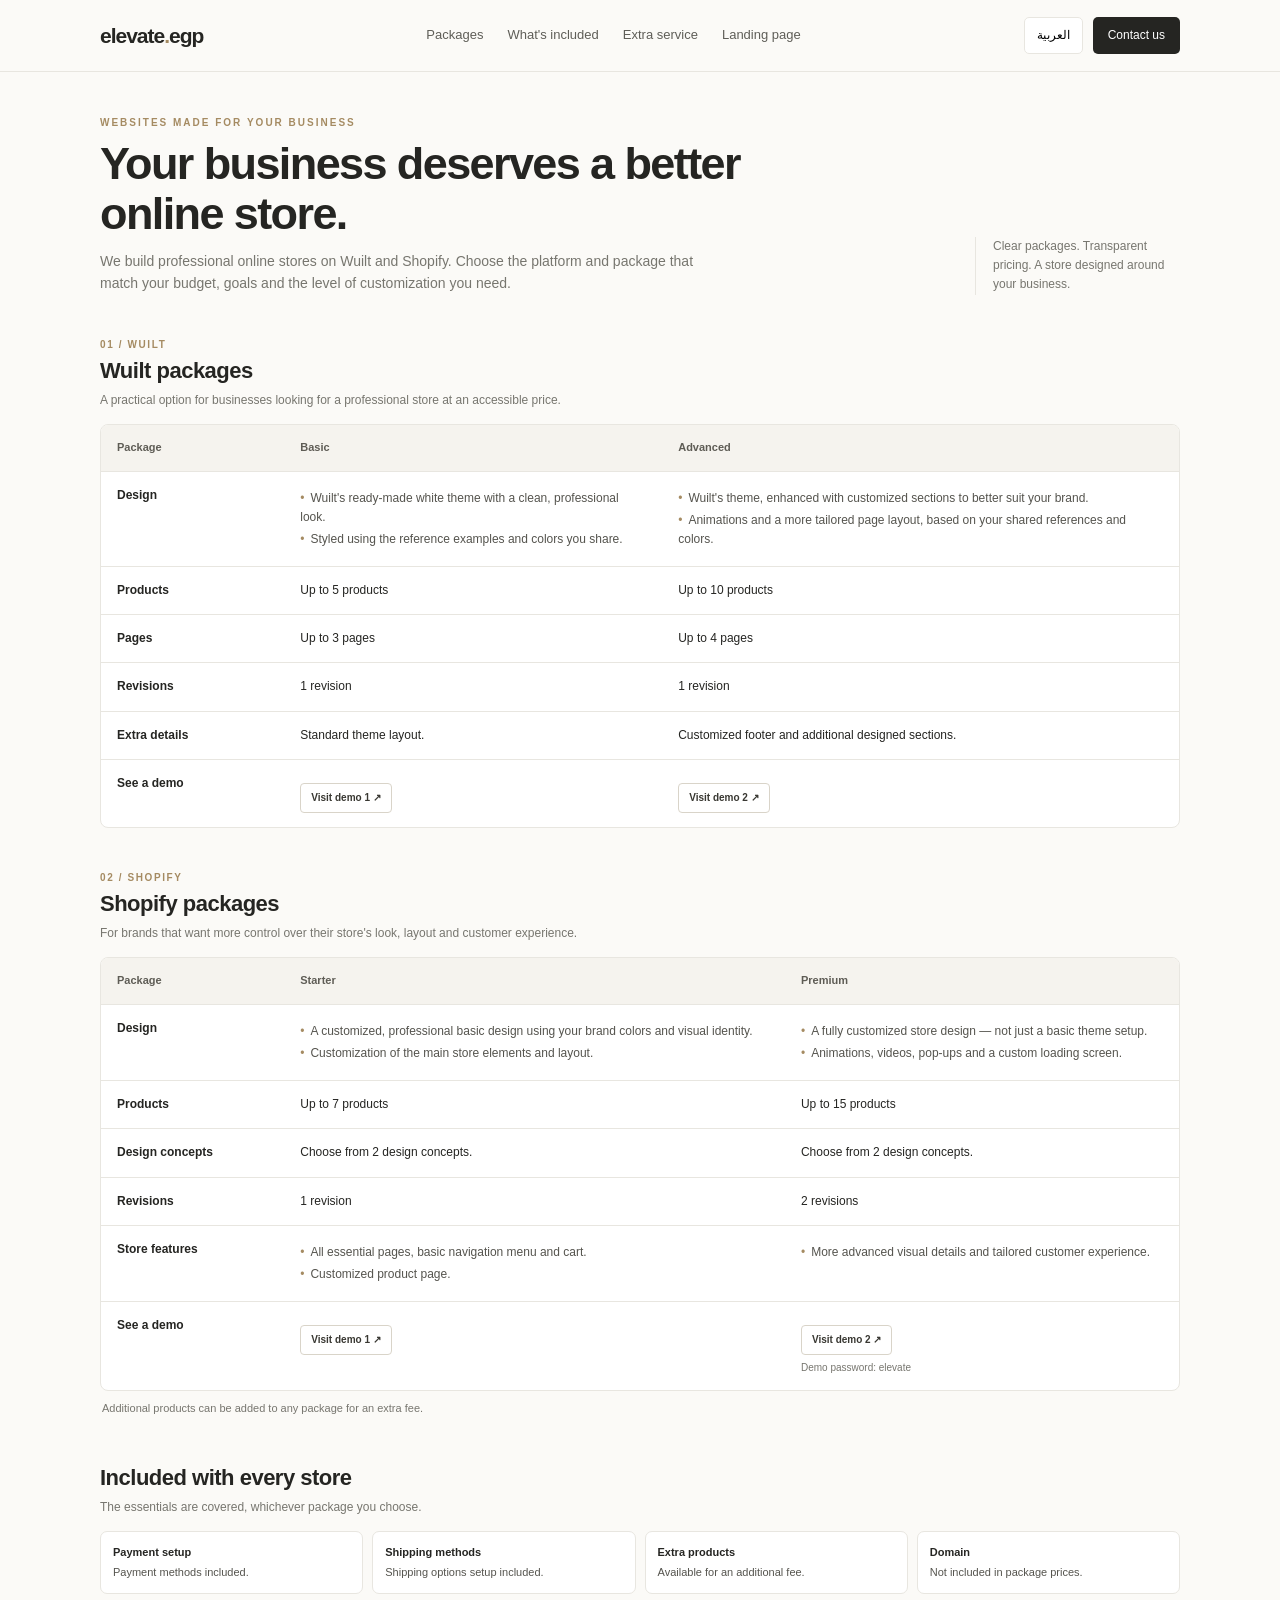
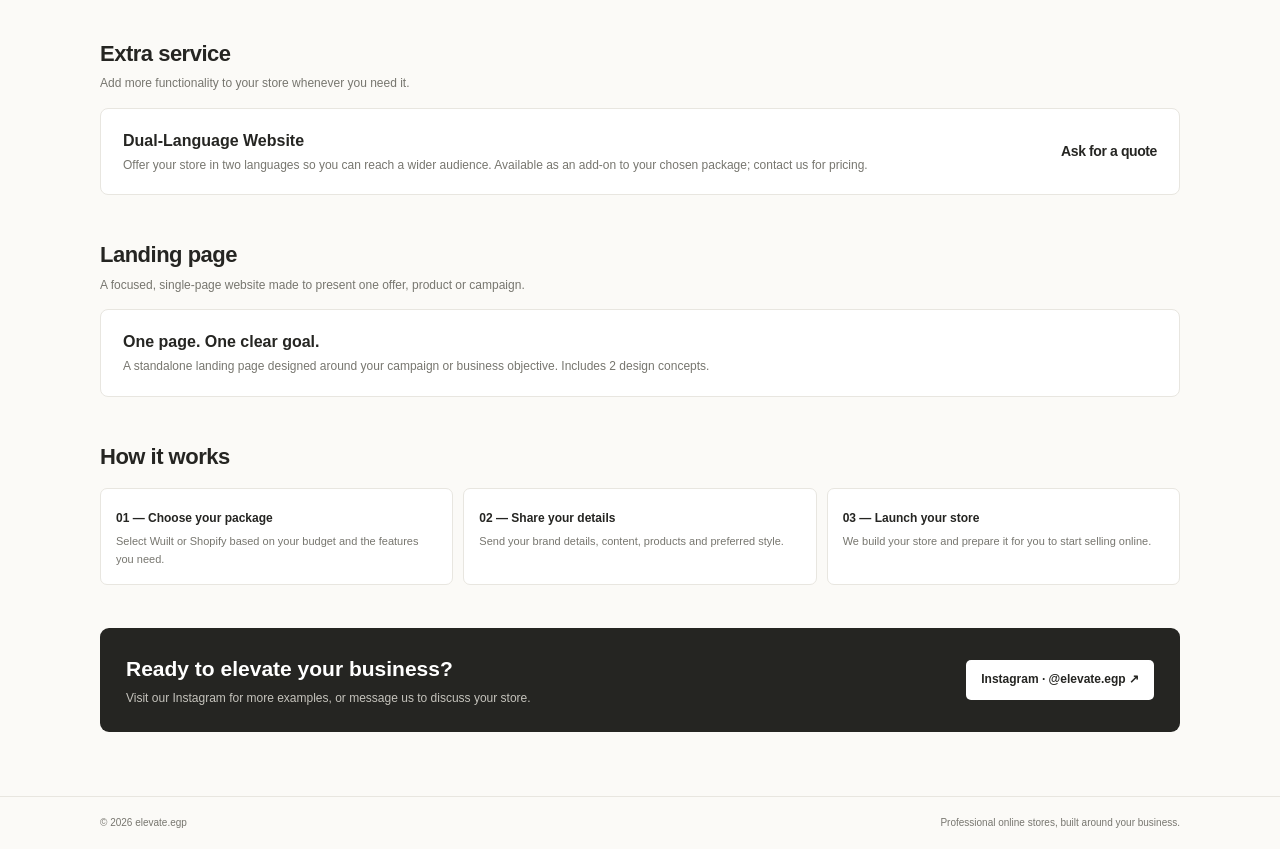
==== commit e198abcf: "Update index.html" ====
--- a/index.html
+++ b/index.html
@@ -143,7 +143,7 @@
 
 <section class="section" id="landing">
 <div class="section-head"><div><h2 data-en="Landing page" data-ar="صفحة هبوط">Landing page</h2><p class="section-sub" data-en="A focused, single-page website made to present one offer, product or campaign." data-ar="صفحة واحدة مركزة لعرض منتج أو خدمة أو عرض تسويقي بشكل واضح.">A focused, single-page website made to present one offer, product or campaign.</p></div></div>
-<div class="landing"><div><h3 data-en="One page. One clear goal." data-ar="صفحة واحدة وهدف واضح.">One page. One clear goal.</h3><p data-en="A standalone landing page designed around your campaign or business objective. Includes 2 design concepts." data-ar="صفحة مستقلة مصممة بما يناسب حملتك الإعلانية أو هدف مشروعك، مع اختيار من بين فكرتين للتصميم.">A standalone landing page designed around your campaign or business objective. Includes 2 design concepts.</p></div><span class="price">3,000 EGP</span></div>
+<div class="landing"><div><h3 data-en="One page. One clear goal." data-ar="صفحة واحدة وهدف واضح.">One page. One clear goal.</h3><p data-en="A standalone landing page designed around your campaign or business objective. Includes 2 design concepts." data-ar="صفحة مستقلة مصممة بما يناسب حملتك الإعلانية أو هدف مشروعك، مع اختيار من بين فكرتين للتصميم.">A standalone landing page designed around your campaign or business objective. Includes 2 design concepts.</p>
 </section>
 
 <section class="section">
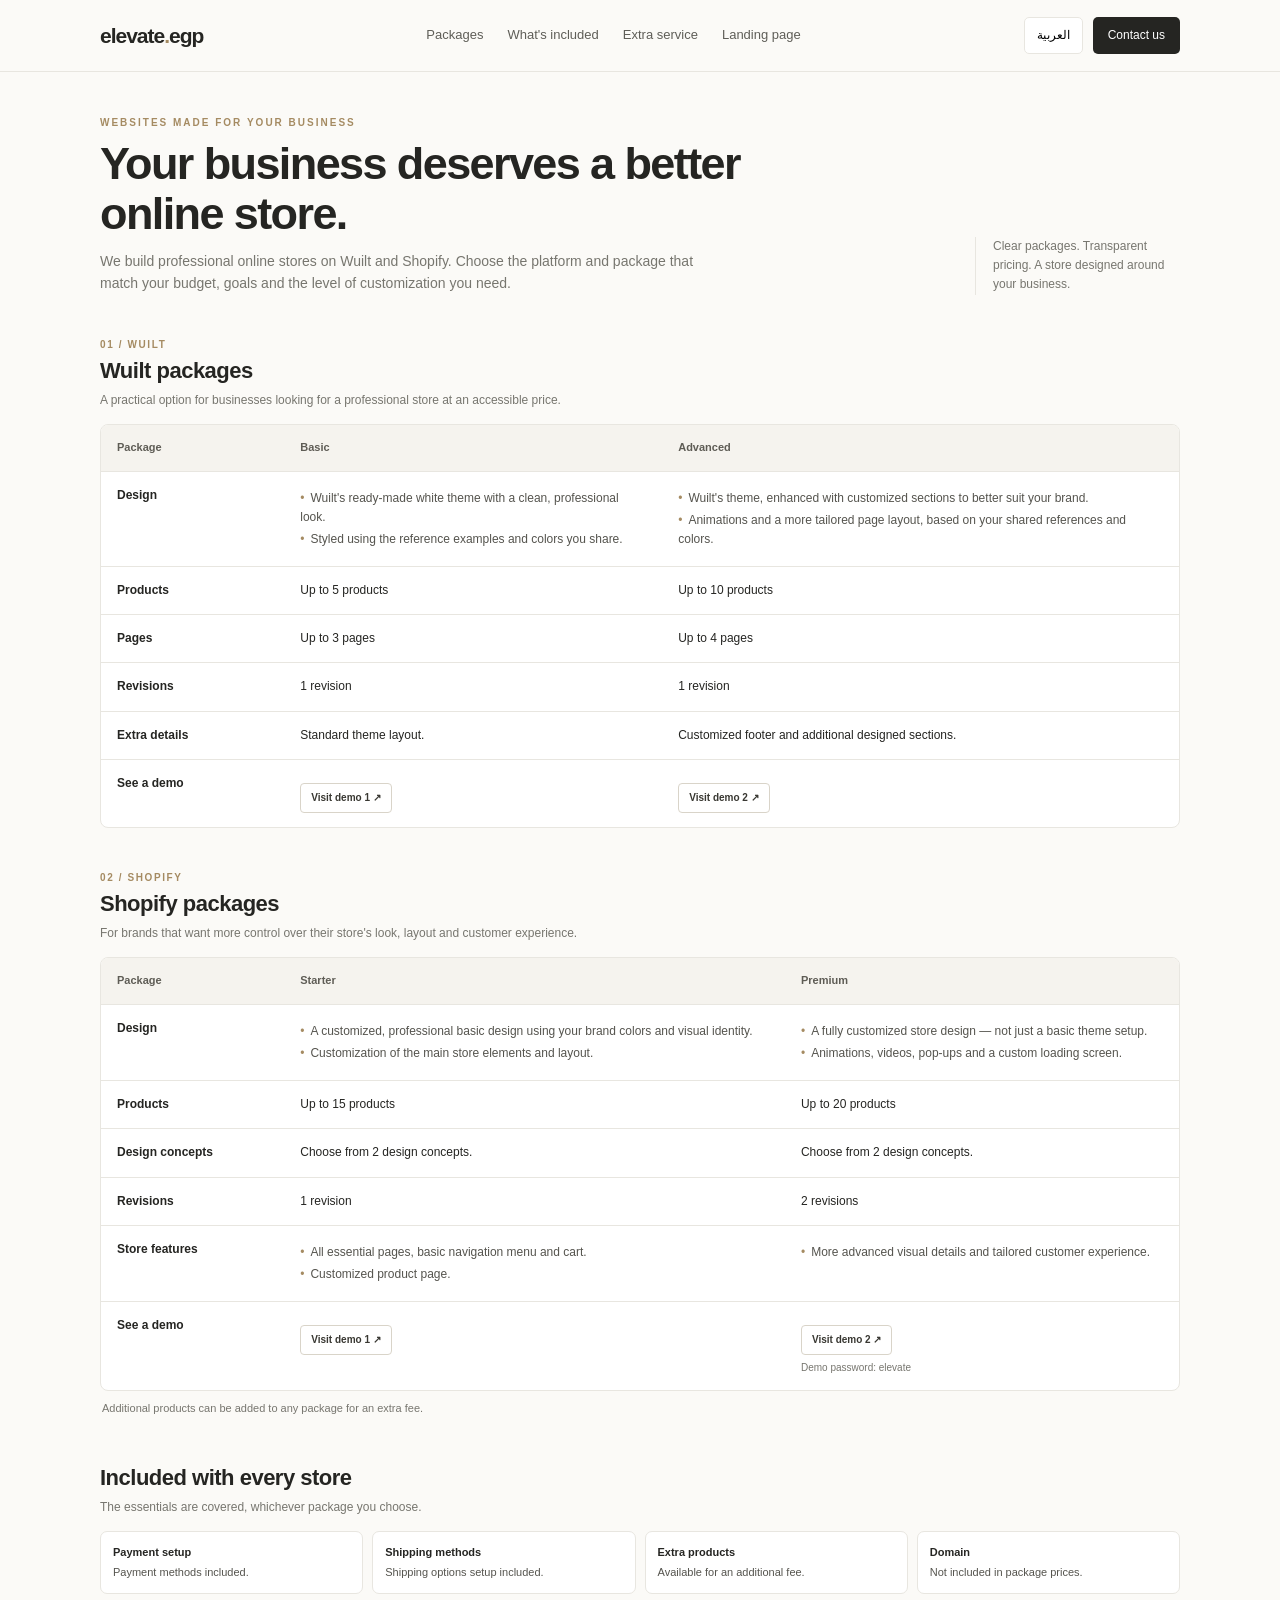
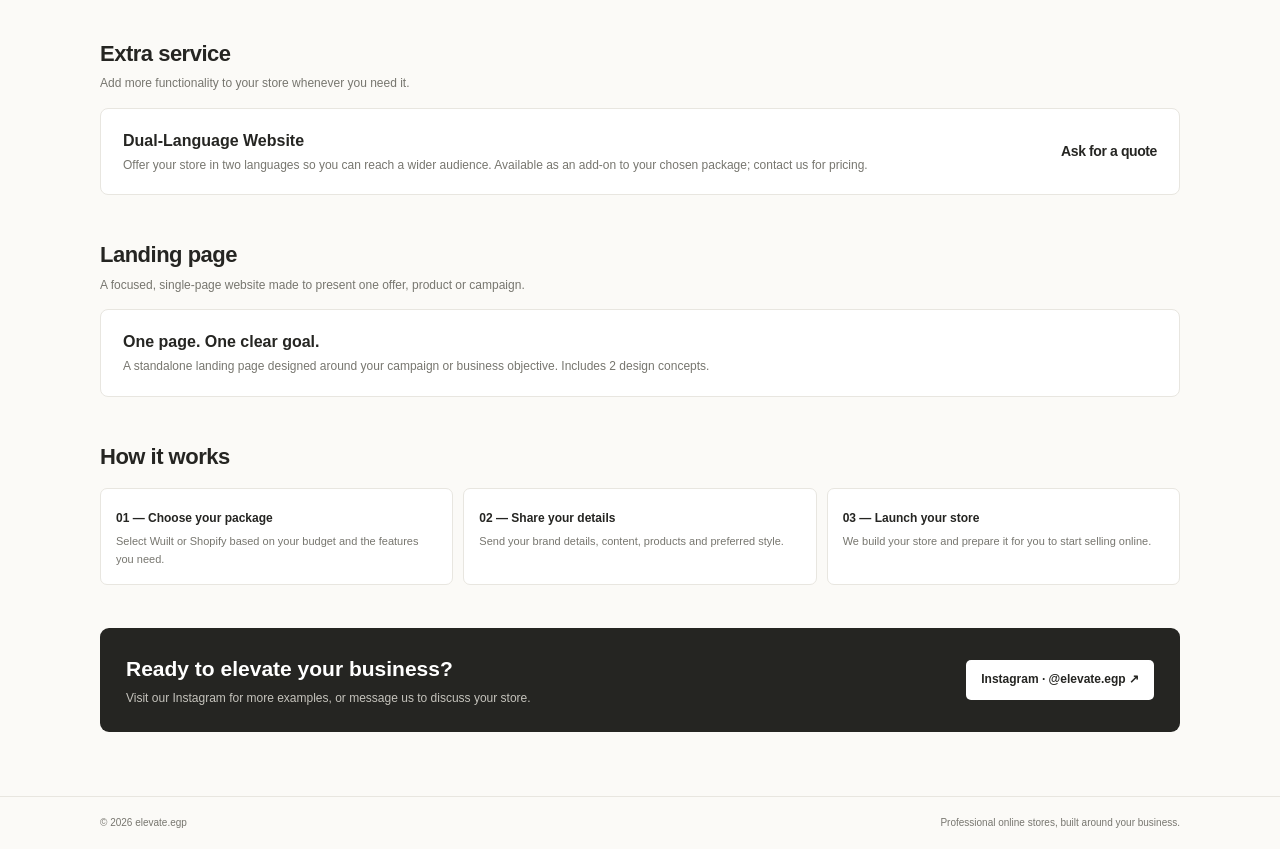
==== commit 8777dab4: "Update index.html" ====
--- a/index.html
+++ b/index.html
@@ -117,8 +117,7 @@
 <thead><tr><th data-en="Package" data-ar="الباقة">Package</th><th data-en="Starter" data-ar="Starter">Starter</th><th data-en="Premium" data-ar="Premium">Premium</th></tr></thead>
 <tbody>
 <tr><td data-en="Design" data-ar="التصميم">Design</td><td><span class="feature" data-en="A customized, professional basic design using your brand colors and visual identity." data-ar="تصميم أساسي احترافي مخصص باستخدام ألوان وهوية البراند.">A customized, professional basic design using your brand colors and visual identity.</span><span class="feature" data-en="Customization of the main store elements and layout." data-ar="تخصيص العناصر الأساسية وتنسيق المتجر.">Customization of the main store elements and layout.</span></td><td><span class="feature" data-en="A fully customized store design — not just a basic theme setup." data-ar="تصميم مخصص بالكامل للمتجر، مش مجرد تعديل على قالب جاهز.">A fully customized store design — not just a basic theme setup.</span><span class="feature" data-en="Animations, videos, pop-ups and a custom loading screen." data-ar="حركات وفيديوهات ونوافذ منبثقة وشاشة تحميل مخصصة.">Animations, videos, pop-ups and a custom loading screen.</span></td></tr>
-<tr><td data-en="Products" data-ar="المنتجات">Products</td><td data-en="Up to 7 products" data-ar="حتى ٧ منتجات">Up to 7 products</td><td data-en="Up to 15 products" data-ar="حتى ١٥ منتجًا">Up to 15 products</td></tr>
-<tr><td data-en="Design concepts" data-ar="أفكار التصميم">Design concepts</td><td data-en="Choose from 2 design concepts." data-ar="اختار من بين فكرتين للتصميم.">Choose from 2 design concepts.</td><td data-en="Choose from 2 design concepts." data-ar="اختار من بين فكرتين للتصميم.">Choose from 2 design concepts.</td></tr>
+<tr><td data-en="Products" data-ar="المنتجات">Products</td><td data-en="Up to 15 products" data-ar="حتى ١٥ منتجًا">Up to 15 products</td><td data-en="Up to 20 products" data-ar="حتى ٢٠ منتجًا">Up to 20 products</td></tr><tr><td data-en="Design concepts" data-ar="أفكار التصميم">Design concepts</td><td data-en="Choose from 2 design concepts." data-ar="اختار من بين فكرتين للتصميم.">Choose from 2 design concepts.</td><td data-en="Choose from 2 design concepts." data-ar="اختار من بين فكرتين للتصميم.">Choose from 2 design concepts.</td></tr>
 <tr><td data-en="Revisions" data-ar="التعديلات">Revisions</td><td data-en="1 revision" data-ar="تعديل واحد">1 revision</td><td data-en="2 revisions" data-ar="تعديلان">2 revisions</td></tr>
 <tr><td data-en="Store features" data-ar="خصائص المتجر">Store features</td><td><span class="feature" data-en="All essential pages, basic navigation menu and cart." data-ar="كل الصفحات الأساسية وقائمة تنقل وسلة مشتريات.">All essential pages, basic navigation menu and cart.</span><span class="feature" data-en="Customized product page." data-ar="تخصيص صفحة المنتج.">Customized product page.</span></td><td><span class="feature" data-en="More advanced visual details and tailored customer experience." data-ar="تفاصيل بصرية أكثر تقدمًا وتجربة عميل مصممة خصيصًا.">More advanced visual details and tailored customer experience.</span></td></tr>
 <tr><td data-en="See a demo" data-ar="شاهد نموذجًا">See a demo</td><td><a class="demo-link" href="https://sejeeg.myshopify.com/" target="_blank" rel="noopener" data-en="Visit demo 1 ↗" data-ar="شاهد النموذج ١ ↗">Visit demo 1 ↗</a></td><td><a class="demo-link" href="https://summer-fridays-rbpsct7r.myshopify.com/" target="_blank" rel="noopener" data-en="Visit demo 2 ↗" data-ar="شاهد النموذج ٢ ↗">Visit demo 2 ↗</a><div class="small" style="margin-top:5px" data-en="Demo password: elevate" data-ar="كلمة مرور العرض: elevate">Demo password: elevate</div></td></tr>
